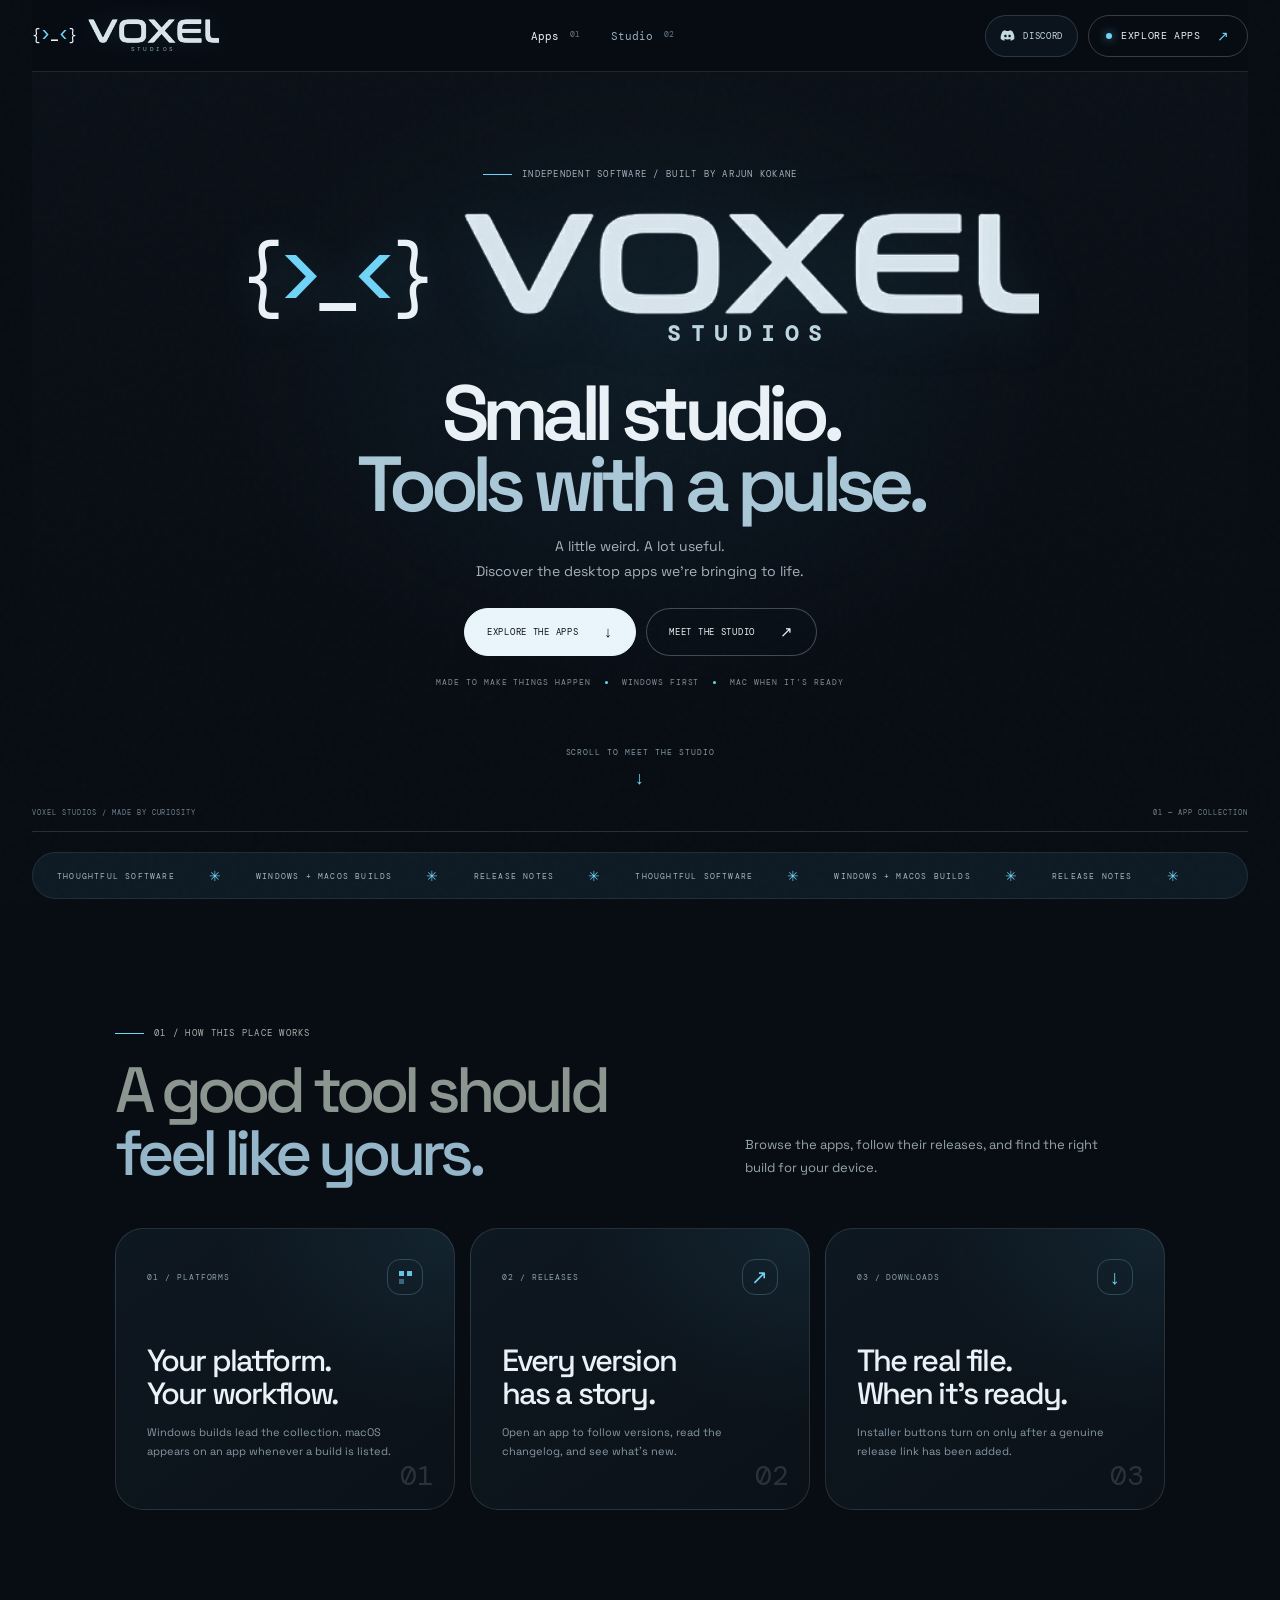
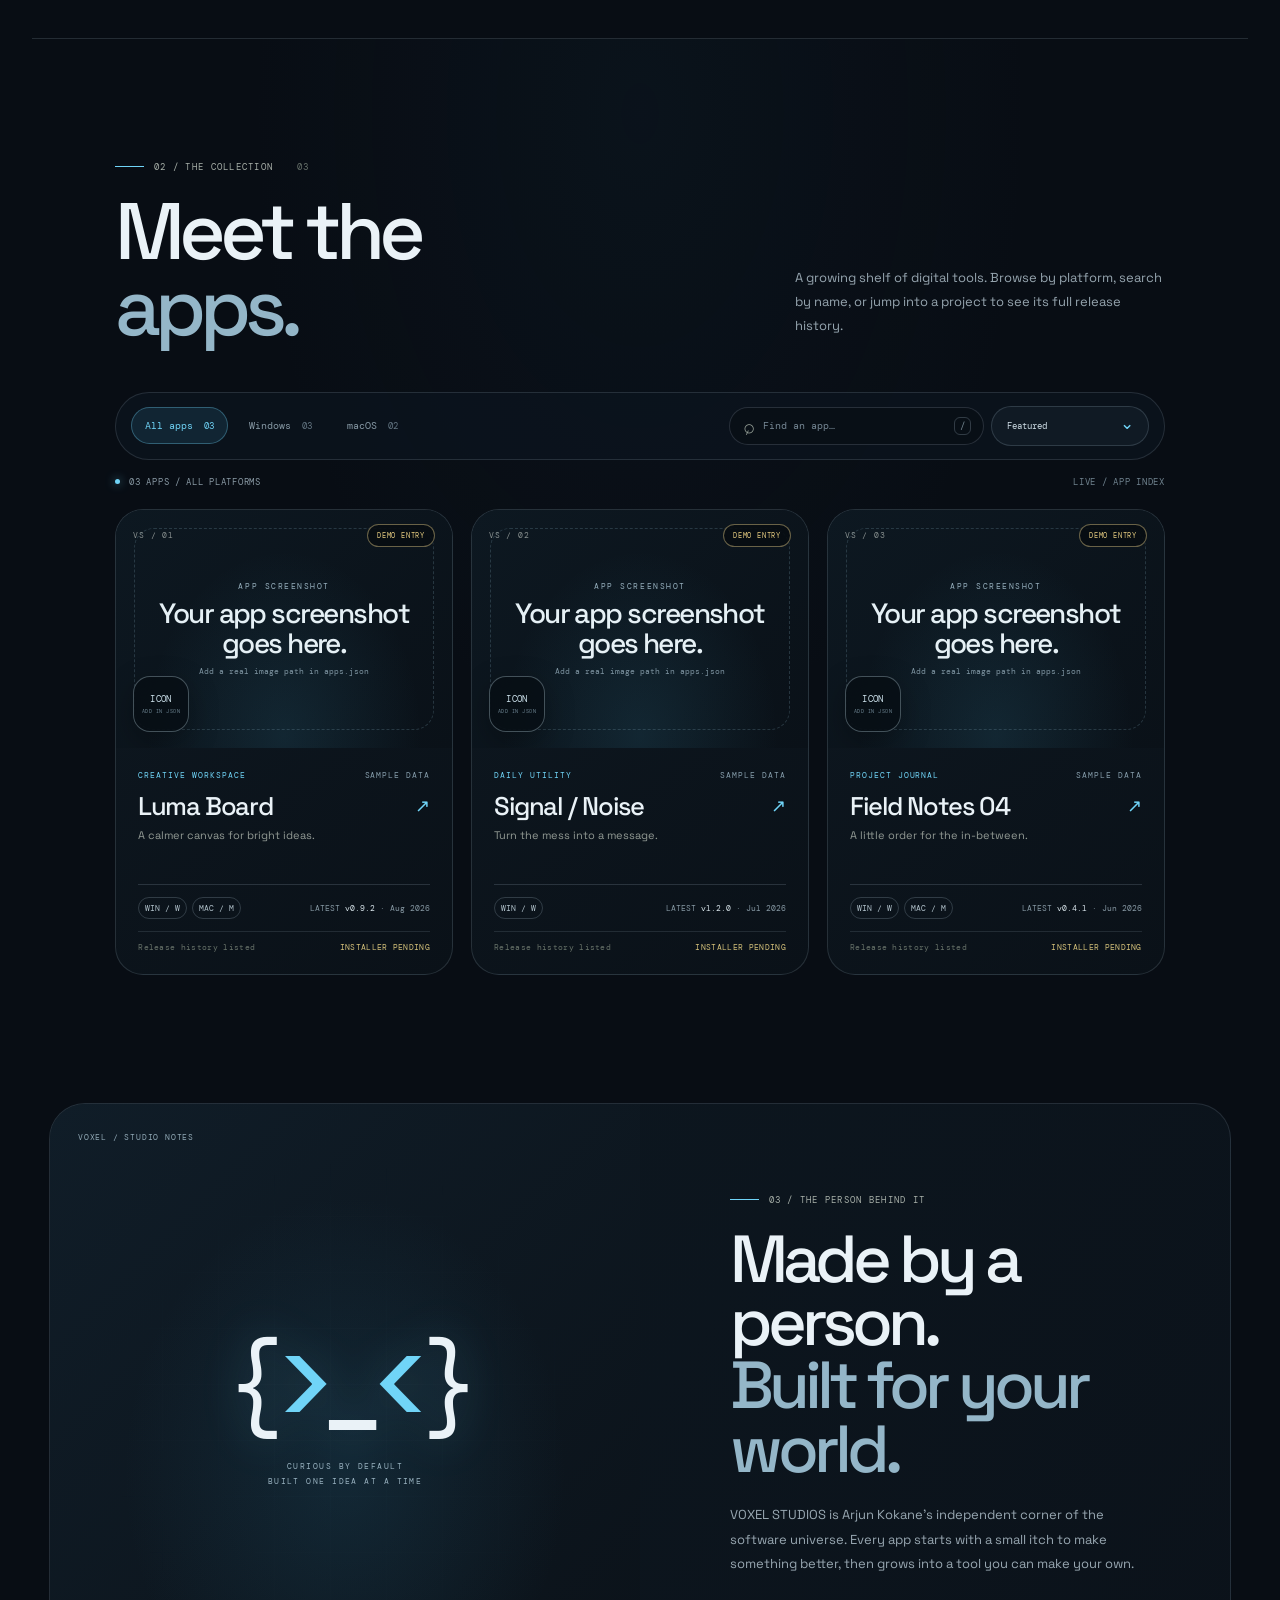
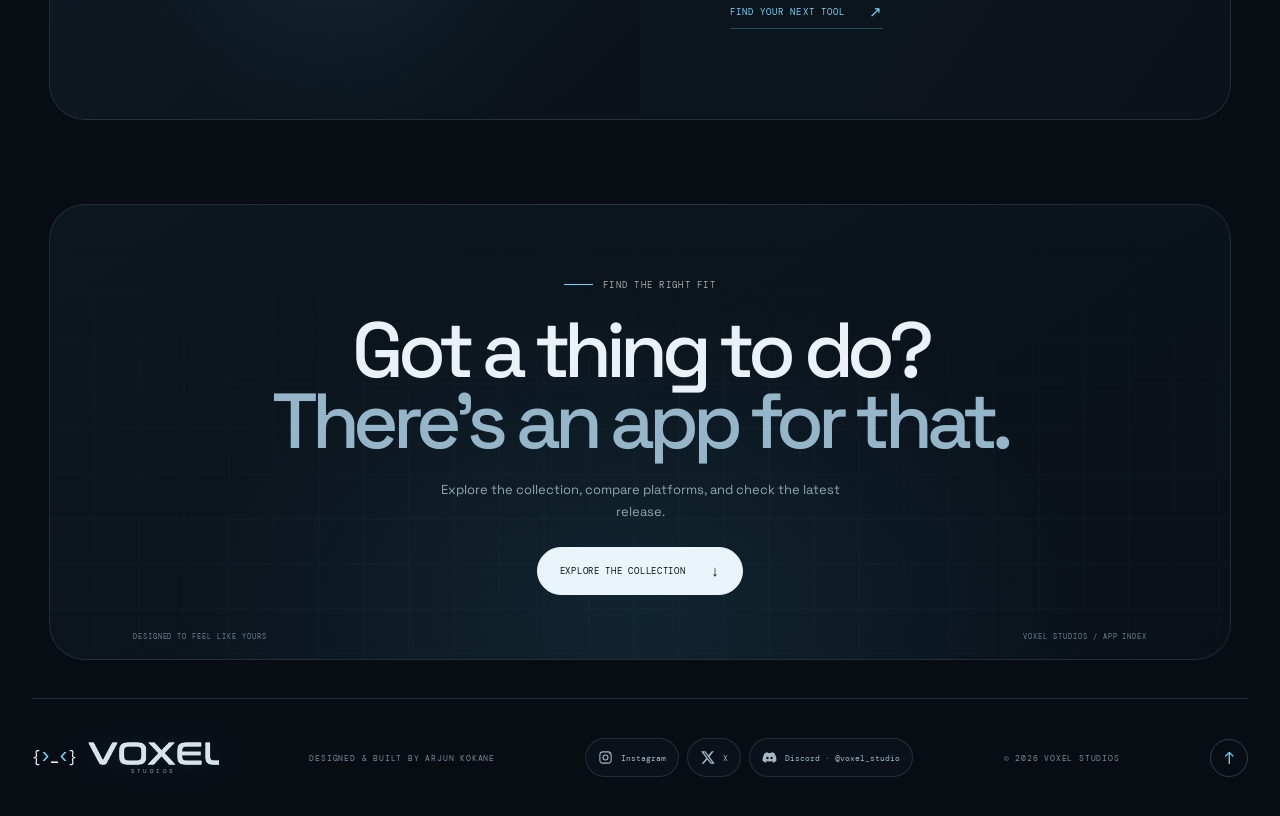
==== index.html @ b99e901a "Add files via upload" ====
<!doctype html>
<html lang="en">
<head>
  <meta charset="utf-8">
  <meta name="viewport" content="width=device-width, initial-scale=1">
  <meta name="theme-color" content="#080d14">
  <meta name="description" content="Explore desktop apps, releases, and installer availability from VOXEL STUDIOS.">
  <title>VOXEL STUDIOS — Tools for what’s next</title>
  <link rel="preconnect" href="https://fonts.googleapis.com">
  <link rel="preconnect" href="https://fonts.gstatic.com" crossorigin>
  <link href="https://fonts.googleapis.com/css2?family=DM+Mono:wght@400;500&family=Space+Grotesk:wght@400;500;600;700&display=swap" rel="stylesheet">
  <link rel="stylesheet" href="style.css">
  <script src="js/app.js" defer></script>
</head>
<body>
  <div class="site-shell" id="top">
    <header class="topbar">
      <a class="brand" href="index.html" aria-label="VOXEL STUDIOS home"><span class="brand-lockup"><span class="brand-face" aria-hidden="true"><span>{</span><b>&gt;</b><i>_</i><b>&lt;</b><span>}</span></span><span class="brand-word"><img class="brand-image" src="assets/voxel-wordmark.png" alt="VOXEL"><span class="brand-studio">STUDIOS</span></span></span></a>
      <nav class="main-nav" aria-label="Main navigation">
        <a class="nav-link is-active" href="#catalog">Apps <span class="nav-index">01</span></a>
        <a class="nav-link" href="#about">Studio <span class="nav-index">02</span></a>
      </nav>
      <div class="topbar-actions"><button class="topbar-social" type="button" data-copy-discord aria-label="Copy Discord handle voxel_studio" title="Copy Discord handle"><svg viewBox="0 0 24 24" aria-hidden="true"><path d="M19.7 5.1A18.2 18.2 0 0 0 15.2 3.7l-.6 1.2a16.8 16.8 0 0 0-5.2 0l-.6-1.2a18.2 18.2 0 0 0-4.5 1.4C1.5 9.3.7 13.4 1.1 17.5a18.4 18.4 0 0 0 5.5 2.8l1.2-2a11.7 11.7 0 0 1-1.9-.9l.5-.4a13.2 13.2 0 0 0 11.2 0l.5.4c-.6.4-1.2.7-1.9.9l1.2 2a18.4 18.4 0 0 0 5.5-2.8c.5-4.8-.8-8.8-3.2-12.4ZM8.7 14.9c-1.1 0-2-.9-2-2s.9-2 2-2 2 .9 2 2-.9 2-2 2Zm6.6 0c-1.1 0-2-.9-2-2s.9-2 2-2 2 .9 2 2-.9 2-2 2Z"/></svg><span>Discord</span></button><a class="topbar-cta" href="#catalog"><span class="status-dot"></span> Explore apps <span class="arrow">↗</span></a></div>
    </header>

    <main>
      <section class="hero artcraft-hero" aria-labelledby="hero-title">
        <div class="hero-glow" aria-hidden="true"></div>
        <div class="hero-content">
          <div class="eyebrow hero-eyebrow"><span class="eyebrow-line"></span> Independent software / Built by Arjun Kokane</div>
          <div class="hero-lockup" aria-label="VOXEL STUDIOS"><span class="hero-face" role="img" aria-label="Animated VOXEL face"><span>{</span><b>&gt;</b><i>_</i><b>&lt;</b><span>}</span></span><span class="hero-word-wrap"><img class="hero-wordmark" src="assets/voxel-wordmark.png" alt="VOXEL"><span class="hero-studio-label">STUDIOS</span></span></div>
          <h1 id="hero-title">Small studio.<br><span>Tools with a pulse.</span></h1>
          <p class="hero-description">A little weird. A lot useful.<br>Discover the desktop apps we’re bringing to life.</p>
          <div class="hero-actions"><a class="button button-primary" href="#catalog">Explore the apps <span>↓</span></a><a class="button button-quiet" href="#about">Meet the studio <span>↗</span></a></div>
          <div class="hero-proof"><span>MADE TO MAKE THINGS HAPPEN</span><i></i><span>WINDOWS FIRST</span><i></i><span>MAC WHEN IT’S READY</span></div>
        </div>
        <a class="hero-scroll-cue" href="#studio"><span>Scroll to meet the studio</span><b aria-hidden="true">↓</b></a>
        <div class="hero-bottomline"><span>VOXEL STUDIOS / MADE BY CURIOSITY</span><span>01 — APP COLLECTION</span></div>
      </section>

      <section class="ticker" aria-label="Studio capabilities"><div class="ticker-track"><span>THOUGHTFUL SOFTWARE</span><b>✳</b><span>WINDOWS + MACOS BUILDS</span><b>✳</b><span>RELEASE NOTES</span><b>✳</b><span>THOUGHTFUL SOFTWARE</span><b>✳</b><span>WINDOWS + MACOS BUILDS</span><b>✳</b><span>RELEASE NOTES</span><b>✳</b></div></section>

      <section class="capabilities content-wrap" id="studio">
        <div class="section-intro">
          <div><div class="eyebrow"><span class="eyebrow-line"></span> 01 / How this place works</div><h2>A good tool should<br><em>feel like yours.</em></h2></div>
          <p>Browse the apps, follow their releases, and find the right build for your device.</p>
        </div>
        <div class="capability-grid">
          <article class="capability-card" data-reveal><div class="capability-top"><span>01 / PLATFORMS</span><span class="capability-icon icon-platforms"><i></i><i></i><i></i></span></div><h3>Your platform.<br>Your workflow.</h3><p>Windows builds lead the collection. macOS appears on an app whenever a build is listed.</p><span class="capability-index">01</span></article>
          <article class="capability-card" data-reveal><div class="capability-top"><span>02 / RELEASES</span><span class="capability-icon icon-release">↗</span></div><h3>Every version<br>has a story.</h3><p>Open an app to follow versions, read the changelog, and see what’s new.</p><span class="capability-index">02</span></article>
          <article class="capability-card" data-reveal><div class="capability-top"><span>03 / DOWNLOADS</span><span class="capability-icon icon-download">↓</span></div><h3>The real file.<br>When it’s ready.</h3><p>Installer buttons turn on only after a genuine release link has been added.</p><span class="capability-index">03</span></article>
        </div>
      </section>

      <section class="catalog content-wrap" id="catalog">
        <div class="section-heading">
          <div><div class="eyebrow"><span class="eyebrow-line"></span> 02 / The collection <span class="eyebrow-number" data-app-count>—</span></div><h2>Meet the<br><em>apps.</em></h2></div>
          <p class="section-intro-text">A growing shelf of digital tools. Browse by platform, search by name, or jump into a project to see its full release history.</p>
        </div>
        <div class="catalog-toolbar">
          <div class="filters" role="group" aria-label="Filter apps by platform">
            <button class="filter-button is-selected" type="button" data-platform-filter="all" aria-pressed="true">All apps <span data-filter-count="all">—</span></button>
            <button class="filter-button" type="button" data-platform-filter="windows" aria-pressed="false">Windows <span data-filter-count="windows">—</span></button>
            <button class="filter-button" type="button" data-platform-filter="macos" aria-pressed="false">macOS <span data-filter-count="macos">—</span></button>
          </div>
          <div class="catalog-tools">
            <label class="search-box"><span class="sr-only">Search apps</span><span class="search-icon">⌕</span><input type="search" id="app-search" placeholder="Find an app…" autocomplete="off"><kbd>/</kbd></label>
            <label class="sort-wrap"><span class="sr-only">Sort apps</span><select id="app-sort"><option value="featured">Featured</option><option value="name">Name A–Z</option><option value="updated">Recently updated</option></select><span class="select-arrow" aria-hidden="true">⌄</span></label>
          </div>
        </div>
        <div class="results-line"><span><span class="results-indicator"></span><span id="results-copy">Loading collection</span></span><span class="mono-label">LIVE / APP INDEX</span></div>
        <div class="app-grid" id="app-grid" aria-live="polite" aria-busy="true"></div>
        <noscript><p class="notice">Enable JavaScript to load the app catalog from <code>apps.json</code>.</p></noscript>
      </section>

      <section class="about-section" id="about">
        <div class="about-art" data-reveal><div class="about-face-lockup" aria-label="VOXEL animated face"><span class="about-face" role="img" aria-label="Animated VOXEL face"><span>{</span><b>&gt;</b><i>_</i><b>&lt;</b><span>}</span></span><span class="about-art-caption">CURIOUS BY DEFAULT<br>BUILT ONE IDEA AT A TIME</span></div><span class="about-art-label">VOXEL / STUDIO NOTES</span></div>
        <div class="about-copy" data-reveal><div class="eyebrow"><span class="eyebrow-line"></span> 03 / The person behind it</div><h2>Made by a person.<br><em>Built for your world.</em></h2><p>VOXEL STUDIOS is Arjun Kokane’s independent corner of the software universe. Every app starts with a small itch to make something better, then grows into a tool you can make your own.</p><a class="text-link" href="#catalog">Find your next tool <span>↗</span></a></div>
      </section>

      <section class="closing-cta"><div class="closing-noise"></div><div class="eyebrow"><span class="eyebrow-line"></span> Find the right fit</div><h2>Got a thing to do?<br><em>There’s an app for that.</em></h2><p>Explore the collection, compare platforms, and check the latest release.</p><a class="button button-primary" href="#catalog">Explore the collection <span>↓</span></a><div class="closing-foot"><span>DESIGNED TO FEEL LIKE YOURS</span><span>VOXEL STUDIOS / APP INDEX</span></div></section>
    </main>

    <footer class="footer">
      <a class="brand footer-brand" href="index.html" aria-label="VOXEL STUDIOS home"><span class="brand-lockup"><span class="brand-face" aria-hidden="true"><span>{</span><b>&gt;</b><i>_</i><b>&lt;</b><span>}</span></span><span class="brand-word"><img class="brand-image" src="assets/voxel-wordmark.png" alt="VOXEL"><span class="brand-studio">STUDIOS</span></span></span></a>
      <span class="footer-credit">DESIGNED & BUILT BY ARJUN KOKANE</span><nav class="footer-socials" aria-label="VOXEL STUDIOS social links"><a data-social="instagram" href="https://www.instagram.com/voxel_studio/" target="_blank" rel="noopener noreferrer" aria-label="Instagram @voxel_studio"><svg viewBox="0 0 24 24" aria-hidden="true"><rect x="3" y="3" width="18" height="18" rx="5"/><circle cx="12" cy="12" r="4"/><circle cx="18" cy="6" r=".8" class="icon-fill"/></svg><span>Instagram</span></a><a data-social="x" href="https://x.com/voxel_studio" target="_blank" rel="noopener noreferrer" aria-label="X @voxel_studio"><svg viewBox="0 0 24 24" aria-hidden="true"><path d="M18.9 2h3.3l-7.2 8.3L23.5 22h-6.6l-5.2-6.9L5.7 22H2.4l7.7-8.9L1.8 2h6.8l4.7 6.3Zm-1.2 18h1.8L7.7 3.9H5.8Z" class="icon-fill"/></svg><span>X</span></a><button type="button" data-copy-discord aria-label="Copy Discord handle voxel_studio"><svg viewBox="0 0 24 24" aria-hidden="true"><path class="icon-fill" d="M19.7 5.1A18.2 18.2 0 0 0 15.2 3.7l-.6 1.2a16.8 16.8 0 0 0-5.2 0l-.6-1.2a18.2 18.2 0 0 0-4.5 1.4C1.5 9.3.7 13.4 1.1 17.5a18.4 18.4 0 0 0 5.5 2.8l1.2-2a11.7 11.7 0 0 1-1.9-.9l.5-.4a13.2 13.2 0 0 0 11.2 0l.5.4c-.6.4-1.2.7-1.9.9l1.2 2a18.4 18.4 0 0 0 5.5-2.8c.5-4.8-.8-8.8-3.2-12.4ZM8.7 14.9a2 2 0 1 1 0-4 2 2 0 0 1 0 4Zm6.6 0a2 2 0 1 1 0-4 2 2 0 0 1 0 4Z"/></svg><span>Discord · @voxel_studio</span></button></nav><span class="footer-copy">© <span data-year></span> VOXEL STUDIOS</span><a class="back-top" href="#top" aria-label="Back to top">↑</a>
    </footer>
  </div>
</body>
</html>
---- style.css ----
@charset "UTF-8";
:root {
  color-scheme: dark;
  --ink: #080a0b;
  --panel: #101314;
  --panel-2: #15191a;
  --paper: #f0f0e8;
  --muted: #929a96;
  --line: rgba(232, 239, 231, .15);
  --acid: #c1f36b;
  --acid-soft: rgba(193, 243, 107, .13);
  --mono: "DM Mono", "SFMono-Regular", Consolas, monospace;
  --display: "Space Grotesk", "Arial Narrow", Arial, sans-serif;
}
* { box-sizing: border-box; }
html { scroll-behavior: smooth; scroll-padding-top: 90px; }
body { margin: 0; min-width: 320px; background: var(--ink); color: var(--paper); font-family: var(--display); -webkit-font-smoothing: antialiased; }
body::before { position: fixed; z-index: 10; inset: 0; pointer-events: none; content: ""; opacity: .045; background-image: url("data:image/svg+xml,%3Csvg viewBox='0 0 180 180' xmlns='http://www.w3.org/2000/svg'%3E%3Cfilter id='n'%3E%3CfeTurbulence type='fractalNoise' baseFrequency='.9' numOctaves='3' stitchTiles='stitch'/%3E%3C/filter%3E%3Crect width='100%25' height='100%25' filter='url(%23n)' opacity='.35'/%3E%3C/svg%3E"); }
a { color: inherit; text-decoration: none; }
button, input, select { font: inherit; }
button:focus-visible, a:focus-visible, input:focus-visible, select:focus-visible { outline: 2px solid var(--acid); outline-offset: 4px; }
.site-shell { width: min(100% - 80px, 1440px); margin: 0 auto; }
.topbar { display: flex; align-items: center; justify-content: space-between; height: 86px; border-bottom: 1px solid var(--line); position: relative; z-index: 2; }
.brand { display: inline-flex; align-items: center; gap: 11px; min-width: 190px; }
.brand-mark { display: grid; grid-template-columns: repeat(2, 8px); gap: 3px; transform: rotate(-12deg); }
.brand-mark i { width: 8px; height: 8px; display: block; background: var(--acid); }
.brand-mark i:nth-child(2) { opacity: .72; }.brand-mark i:nth-child(3) { opacity: .48; }.brand-mark i:nth-child(4) { opacity: .88; }
.brand-name { position: relative; font-weight: 700; letter-spacing: .13em; font-size: 13px; line-height: 1; }
.brand-name > span { position: absolute; top: -2px; right: -9px; color: var(--acid); font: 8px var(--mono); }
.brand-name small { display: block; margin-top: 5px; font: 8px var(--mono); letter-spacing: .34em; color: var(--muted); }
.main-nav { display: flex; align-items: center; gap: 38px; height: 100%; }
.nav-link { font: 11px var(--mono); color: #a4aaa5; transition: color .2s; }.nav-link:hover, .nav-link.is-active { color: var(--paper); }
.nav-index { margin-left: 4px; color: #6d7570; font-size: 8px; vertical-align: top; }
.topbar-cta { display: flex; align-items: center; gap: 9px; padding: 11px 14px; border: 1px solid var(--line); border-radius: 2px; font: 10px var(--mono); text-transform: uppercase; letter-spacing: .06em; transition: border-color .2s, background .2s; }
.topbar-cta:hover { border-color: var(--acid); background: var(--acid-soft); }.topbar-cta .arrow { margin-left: 8px; color: var(--acid); font-size: 14px; }
.status-dot, .results-indicator { width: 6px; height: 6px; display: inline-block; border-radius: 50%; background: var(--acid); box-shadow: 0 0 10px rgba(193, 243, 107, .7); }
.hero { min-height: 680px; height: min(760px, calc(100vh - 86px)); max-height: 810px; display: grid; grid-template-columns: 1.02fr .98fr; position: relative; padding: 88px 0 65px; }
.hero-copy { position: relative; z-index: 1; display: flex; flex-direction: column; justify-content: center; align-items: flex-start; padding-bottom: 38px; }
.eyebrow { display: flex; align-items: center; gap: 10px; color: #a8b0a9; font: 9px var(--mono); letter-spacing: .14em; text-transform: uppercase; }
.eyebrow-line { width: 29px; height: 1px; background: var(--acid); display: inline-block; }.eyebrow-number { color: #68726b; margin-left: 14px; }
h1, h2, p { margin-top: 0; }
.hero h1 { margin: 26px 0 33px; font-size: clamp(72px, 9.5vw, 146px); line-height: .79; letter-spacing: -.095em; font-weight: 600; }
.outline-word { color: transparent; -webkit-text-stroke: 1px #d4ddd3; }.hero-accent { color: var(--acid); }.accent-dot { color: var(--paper); }
.hero-bottom { display: flex; align-items: center; gap: 38px; }.hero-bottom p { margin: 0; color: #9ea69f; font-size: 13px; line-height: 1.7; }.hero-bottom strong { color: var(--paper); font-weight: 500; letter-spacing: .04em; }
.round-link { width: 47px; height: 47px; border: 1px solid #4b554c; border-radius: 50%; display: grid; place-items: center; font-size: 20px; color: var(--acid); transition: transform .25s, background .25s; }.round-link:hover { transform: translateY(4px); background: var(--acid-soft); }
.hero-art { position: relative; min-height: 460px; max-height: 560px; align-self: center; margin: 0 0 32px 4%; overflow: hidden; background: radial-gradient(ellipse at 53% 53%, rgba(109, 151, 61, .2), transparent 37%), radial-gradient(ellipse at 50% 52%, #111816 0, #0d1010 52%, #090b0b 75%); border: 1px solid rgba(214, 226, 213, .09); }
.hero-art-grid { position: absolute; inset: 0; opacity: .23; background-image: linear-gradient(rgba(230, 242, 230, .11) 1px, transparent 1px), linear-gradient(90deg, rgba(230, 242, 230, .11) 1px, transparent 1px); background-size: 48px 48px; mask-image: radial-gradient(ellipse at center, black 8%, transparent 78%); }
.orbit { position: absolute; left: 50%; top: 50%; border: 1px solid rgba(192, 242, 109, .35); border-radius: 50%; transform: translate(-50%, -50%) rotate(-28deg); }
.orbit-a { width: min(73%, 410px); aspect-ratio: 1; }.orbit-b { width: min(92%, 520px); aspect-ratio: 1; border-color: rgba(207, 220, 206, .14); transform: translate(-50%, -50%) rotate(61deg) scaleY(.53); }.orbit-c { width: min(65%, 360px); aspect-ratio: 1; border-color: rgba(207, 220, 206, .16); transform: translate(-50%, -50%) rotate(-61deg) scaleY(.64); }
.orbit-a::after, .orbit-b::after, .orbit-c::after { content: ""; position: absolute; left: 15%; top: 12%; width: 7px; height: 7px; background: var(--acid); border-radius: 50%; box-shadow: 0 0 18px var(--acid); }
.orbit-b::after { left: 78%; top: 73%; width: 5px; height: 5px; background: #e6f2d2; }.orbit-c::after { left: 19%; top: 78%; width: 4px; height: 4px; background: #96a5a0; }
.hero-core { position: absolute; left: 50%; top: 50%; width: 128px; aspect-ratio: 1; display: flex; flex-direction: column; align-items: center; justify-content: center; border-radius: 50%; color: var(--acid); background: radial-gradient(circle at 38% 30%, #42562f, #1b281b 44%, #121917 72%); box-shadow: 0 0 70px rgba(145, 194, 76, .18), inset 0 0 22px rgba(208, 255, 136, .17); transform: translate(-50%, -50%); animation: breathe 6s ease-in-out infinite; }
.core-caption { font-size: 32px; font-weight: 600; letter-spacing: -.1em; }.core-stamp { margin-top: 6px; color: #d6e8b8; text-align: center; font: 6px/1.5 var(--mono); letter-spacing: .2em; }
.art-coordinate, .art-side-note { position: absolute; color: #87928a; font: 8px var(--mono); letter-spacing: .08em; }.coord-a { left: 23px; top: 22px; }.coord-b { right: 23px; bottom: 22px; }.art-side-note { right: 20px; top: 22px; text-align: right; line-height: 1.7; }.art-cross { position: absolute; color: var(--acid); font: 18px var(--mono); opacity: .8; }.cross-a { left: 17%; top: 47%; }.cross-b { right: 16%; bottom: 26%; }
.hero-meta { position: absolute; bottom: 25px; left: 0; right: 0; display: flex; justify-content: space-between; color: #69726b; font: 8px var(--mono); letter-spacing: .12em; }.hero-meta b { color: var(--acid); font-size: 12px; margin-left: 5px; font-weight: 400; }
.manifesto-strip { height: 48px; display: flex; align-items: center; justify-content: space-around; gap: 20px; overflow: hidden; white-space: nowrap; background: var(--acid); color: #101510; font: 9px var(--mono); letter-spacing: .12em; }.manifesto-strip b { font-size: 15px; font-weight: 400; }
.section-wrap { padding-left: 5.8%; padding-right: 5.8%; }.catalog { padding-top: 140px; padding-bottom: 148px; }
.section-heading { display: flex; align-items: flex-end; justify-content: space-between; gap: 50px; margin-bottom: 58px; }.section-heading h2, .studio-content h2 { margin: 25px 0 0; font-size: clamp(46px, 6.2vw, 82px); line-height: .94; letter-spacing: -.07em; font-weight: 500; }.muted-heading { color: #59615c; }.section-intro { max-width: 310px; margin: 0 4px 6px 0; color: #8c9690; font-size: 13px; line-height: 1.8; }
.catalog-toolbar { display: flex; align-items: center; justify-content: space-between; border-bottom: 1px solid var(--line); padding-bottom: 17px; gap: 20px; }.filters, .catalog-tools { display: flex; align-items: center; gap: 8px; }.filter-button { padding: 9px 12px; color: #848d86; background: transparent; border: 1px solid transparent; cursor: pointer; font: 10px var(--mono); transition: all .2s; }.filter-button span { margin-left: 5px; color: #606a63; font-size: 9px; }.filter-button:hover { color: var(--paper); }.filter-button.is-selected { border-color: #485144; color: var(--acid); background: rgba(193, 243, 107, .06); }.filter-button.is-selected span { color: var(--acid); }
.search-box { width: 210px; height: 36px; display: flex; align-items: center; gap: 7px; border-bottom: 1px solid #333a35; color: #919b93; }.search-icon { transform: rotate(-20deg); font-size: 20px; line-height: 1; }.search-box input { min-width: 0; width: 100%; color: var(--paper); background: transparent; border: 0; outline: 0; font: 10px var(--mono); }.search-box input::placeholder { color: #657068; }.search-box kbd { padding: 2px 5px; border: 1px solid #3d443e; border-radius: 2px; color: #657068; font: 9px var(--mono); }
.sort-wrap select { min-width: 126px; height: 36px; padding: 0 23px 0 9px; color: #9ea79f; border: 0; outline: 0; background: var(--ink); font: 10px var(--mono); cursor: pointer; }.sort-wrap select option { background: #101313; }
.results-line { display: flex; justify-content: space-between; align-items: center; padding: 16px 0 21px; color: #7c867e; font: 9px var(--mono); text-transform: uppercase; letter-spacing: .08em; }.results-line > span:first-child { display: flex; align-items: center; gap: 9px; }.results-indicator { width: 5px; height: 5px; }.mono-label { color: #535d56; }
.app-grid { display: grid; grid-template-columns: repeat(3, 1fr); gap: 18px; }
.app-card { min-width: 0; overflow: hidden; border: 1px solid #242a27; background: #101313; transition: transform .25s, border-color .25s, box-shadow .25s; }.app-card:hover { transform: translateY(-5px); border-color: #57644e; box-shadow: 0 20px 50px rgba(0,0,0,.18); }.app-card-visual { position: relative; height: 218px; overflow: hidden; background: #15171b; }.card-topline { position: absolute; z-index: 1; top: 13px; left: 15px; right: 15px; display: flex; align-items: center; justify-content: space-between; color: rgba(235, 241, 234, .72); font: 8px var(--mono); letter-spacing: .1em; text-transform: uppercase; }.demo-badge { padding: 5px 7px; border: 1px solid rgba(246, 209, 107, .4); color: #ead083; background: rgba(10, 12, 12, .55); font-size: 7px; }.card-serial { color: rgba(238,244,235,.55); }
.artwork { position: absolute; inset: 0; overflow: hidden; }.artwork::before { content: ""; position: absolute; inset: 0; background-image: linear-gradient(rgba(255,255,255,.07) 1px, transparent 1px), linear-gradient(90deg, rgba(255,255,255,.07) 1px, transparent 1px); background-size: 30px 30px; mask-image: radial-gradient(ellipse at center, black, transparent 78%); opacity: .55; }
.artwork--lilac { background: radial-gradient(ellipse at 47% 54%, #633d93, transparent 32%), linear-gradient(145deg,#1c1727,#0e1418 78%); }.artwork--orange { background: radial-gradient(ellipse at 55% 50%, #a95029, transparent 32%), linear-gradient(145deg,#281914,#121615 80%); }.artwork--mint { background: radial-gradient(ellipse at 48% 50%, #267866, transparent 33%), linear-gradient(145deg,#142520,#11181b 78%); }
.shape-orbit { position: absolute; left: 50%; top: 52%; width: 155px; height: 155px; border: 1px solid rgba(221, 187, 255, .68); border-radius: 50%; transform: translate(-50%,-50%) rotate(-26deg) scaleY(.55); box-shadow: 0 0 26px rgba(200,157,255,.2); }.shape-orbit::before, .shape-orbit::after { content: ""; position: absolute; border: 1px solid rgba(228,203,255,.4); border-radius: 50%; inset: 18px -19px; transform: rotate(65deg); }.shape-orbit::after { inset: 35px -7px; transform: rotate(113deg); border-color: rgba(228,203,255,.25); }.shape-core { position: absolute; left: 50%; top: 50%; width: 53px; height: 53px; border-radius: 50%; transform: translate(-50%,-50%); background: radial-gradient(circle at 32% 28%, #e0c2ff, #9560c5 35%, #3d2b54 75%); box-shadow: 0 0 35px rgba(182,114,231,.5); }.shape-spark { position: absolute; width: 5px; height: 5px; background: #dfc7ff; box-shadow: 0 0 10px #dcb7ff; border-radius: 50%; left: 28%; top: 35%; }.shape-spark--b { left: 72%; top: 67%; width: 3px; height: 3px; }
.artwork--orange .shape-orbit { width: 142px; height: 142px; border-color: rgba(255,173,115,.69); transform: translate(-50%,-50%) rotate(42deg) scaleY(.77); }.artwork--orange .shape-orbit::before { border-color: rgba(255,184,135,.35); }.artwork--orange .shape-orbit::after { border-color: rgba(255,184,135,.24); }.artwork--orange .shape-core { width: 62px; height: 62px; border-radius: 10px; transform: translate(-50%,-50%) rotate(45deg); background: linear-gradient(135deg,#ffc28f,#d76b39 47%,#572a21); box-shadow: 0 0 34px rgba(244,121,65,.35); }.artwork--orange .shape-spark { background: #ffc08d; box-shadow: 0 0 10px #fa9864; }
.artwork--mint .shape-orbit { width: 144px; height: 144px; border-color: rgba(140,234,205,.66); transform: translate(-50%,-50%) rotate(-52deg) scaleY(.8); }.artwork--mint .shape-orbit::before { border-color: rgba(142,239,207,.34); }.artwork--mint .shape-orbit::after { border-color: rgba(142,239,207,.22); }.artwork--mint .shape-core { width: 60px; height: 60px; border-radius: 8px; background: radial-gradient(circle at 25% 20%,#b5ffe1,#34977d 48%,#184941); box-shadow: 0 0 34px rgba(77,212,170,.35); }.artwork--mint .shape-spark { background: #a4ffda; box-shadow: 0 0 10px #7df5c4; }
.visual-index { position: absolute; right: 15px; bottom: 12px; color: rgba(242,247,238,.5); font: 8px var(--mono); letter-spacing: .1em; }
.card-body { padding: 18px 19px 17px; }.card-kicker { display: flex; align-items: center; justify-content: space-between; gap: 12px; color: #808a82; font: 8px var(--mono); letter-spacing: .12em; text-transform: uppercase; }.card-kicker .category { color: var(--acid); }.card-title-row { display: flex; align-items: flex-start; justify-content: space-between; gap: 12px; margin: 14px 0 8px; }.card-title { margin: 0; font-size: 25px; font-weight: 500; letter-spacing: -.055em; line-height: 1; }.card-open { color: var(--acid); font: 18px var(--mono); transition: transform .2s; }.app-card:hover .card-open { transform: translate(3px,-3px); }.card-tagline { min-height: 40px; margin: 0; color: #929a94; font-size: 11px; line-height: 1.6; }.card-divider { margin: 17px 0 12px; border: 0; border-top: 1px solid #2b312d; }.card-meta-row { display: flex; justify-content: space-between; align-items: center; gap: 10px; }.platform-list { display: flex; gap: 5px; }.platform-chip { padding: 5px 6px; color: #9ea89f; border: 1px solid #343b36; font: 8px var(--mono); }.latest-release { color: #7d877f; font: 8px var(--mono); text-align: right; }.latest-release strong { color: #c1c9c1; font-weight: 400; }.card-availability { margin-top: 12px; padding-top: 10px; border-top: 1px solid #242a27; display: flex; justify-content: space-between; align-items: center; color: #68736a; font: 8px var(--mono); letter-spacing: .04em; }.pending-mark { color: #d5c17a; }
.empty-state { grid-column: 1/-1; padding: 68px 20px; border: 1px dashed #39413b; text-align: center; color: #9ba49c; }.empty-state strong { display: block; margin-bottom: 8px; color: var(--paper); font-size: 21px; font-weight: 500; }.empty-state p { margin: 0; font-size: 12px; }.notice { padding: 14px; color: #e0cb8a; border: 1px solid #635736; font: 12px var(--mono); }
.studio-section { display: grid; grid-template-columns: .72fr 1.4fr .45fr; align-items: center; gap: 35px; padding: 100px 5.8%; border-top: 1px solid var(--line); border-bottom: 1px solid var(--line); background: radial-gradient(ellipse at 20% 56%, rgba(104, 141, 67, .12), transparent 40%); }.studio-mark { color: #394238; font-size: clamp(90px, 14vw, 185px); font-weight: 700; letter-spacing: -.15em; line-height: .75; }.studio-mark span { color: var(--acid); font-size: .6em; }.studio-content h2 { margin-top: 23px; font-size: clamp(42px, 5.2vw, 70px); }.studio-content p { max-width: 510px; margin: 24px 0; color: #939d94; font-size: 12px; line-height: 1.9; }.text-link { display: inline-flex; align-items: center; gap: 16px; color: var(--acid); font: 10px var(--mono); text-transform: uppercase; letter-spacing: .08em; }.text-link span { font-size: 16px; }.studio-aside { justify-self: end; color: #6b756d; font: 8px/1.7 var(--mono); letter-spacing: .1em; }.aside-number { color: #98a397; }.aside-rule { height: 1px; width: 61px; margin: 17px 0; background: var(--acid); }
.footer { min-height: 105px; display: flex; align-items: center; justify-content: space-between; gap: 25px; }.footer-brand { min-width: 170px; }.footer-credit, .footer-copy { color: #667068; font: 8px var(--mono); letter-spacing: .1em; }.back-top { display: grid; place-items: center; width: 32px; height: 32px; color: var(--acid); border: 1px solid #39433a; font-size: 17px; transition: background .2s; }.back-top:hover { background: var(--acid-soft); }
/* App detail */
.detail-root { min-height: 72vh; }.detail-loading { min-height: 60vh; display: flex; flex-direction: column; align-items: center; justify-content: center; gap: 18px; color: #8d978f; font: 10px var(--mono); letter-spacing: .08em; }.loading-orbit { width: 32px; height: 32px; border: 1px solid #4c6540; border-top-color: var(--acid); border-radius: 50%; animation: spin 1.2s linear infinite; }
.detail-content { padding: 42px 5.8% 120px; }.back-link { display: inline-flex; align-items: center; gap: 10px; color: #8c968e; font: 9px var(--mono); letter-spacing: .08em; text-transform: uppercase; }.back-link span { color: var(--acid); font-size: 16px; }.detail-hero { display: grid; grid-template-columns: 1.1fr .9fr; gap: 42px; align-items: center; padding: 52px 0 55px; border-bottom: 1px solid var(--line); }.detail-copy .eyebrow { margin-bottom: 18px; }.detail-demo-note { display: inline-flex; padding: 6px 8px; border: 1px solid rgba(246,209,107,.4); color: #e5ca76; background: rgba(246,209,107,.07); font: 8px var(--mono); letter-spacing: .08em; text-transform: uppercase; }.detail-title { margin: 16px 0 12px; font-size: clamp(50px, 7.5vw, 105px); font-weight: 500; line-height: .9; letter-spacing: -.08em; }.detail-tagline { margin: 0 0 16px; color: var(--acid); font-size: 17px; }.detail-description { max-width: 580px; margin: 0; color: #9aa39b; font-size: 13px; line-height: 1.8; }.detail-hero .app-card-visual { height: 340px; }.detail-hero .shape-orbit { transform: translate(-50%,-50%) scale(1.45) rotate(-26deg) scaleY(.55); }.detail-hero .artwork--orange .shape-orbit { transform: translate(-50%,-50%) scale(1.4) rotate(42deg) scaleY(.77); }.detail-hero .artwork--mint .shape-orbit { transform: translate(-50%,-50%) scale(1.45) rotate(-52deg) scaleY(.8); }.detail-hero .shape-core { transform: translate(-50%,-50%) scale(1.4); }.detail-hero .artwork--orange .shape-core { transform: translate(-50%,-50%) scale(1.4) rotate(45deg); }.detail-meta { display: grid; grid-template-columns: repeat(4, 1fr); gap: 1px; margin: 0; background: var(--line); border: 1px solid var(--line); }.detail-meta div { padding: 15px 16px; background: #0c0f0f; }.detail-meta dt { margin-bottom: 8px; color: #707a72; font: 8px var(--mono); letter-spacing: .1em; text-transform: uppercase; }.detail-meta dd { margin: 0; font-size: 11px; color: #d5dbd4; }
.release-section { padding-top: 58px; }.release-heading { display: flex; justify-content: space-between; align-items: flex-end; gap: 30px; margin-bottom: 26px; }.release-heading h2 { margin: 15px 0 0; font-size: clamp(37px, 5vw, 58px); font-weight: 500; line-height: 1; letter-spacing: -.07em; }.release-heading p { max-width: 280px; margin: 0; color: #808a82; font-size: 11px; line-height: 1.7; }.release-list { border-top: 1px solid #353d37; }.release-card { display: grid; grid-template-columns: 1fr 1.1fr .9fr; gap: 32px; padding: 27px 0; border-bottom: 1px solid #353d37; }.release-primary { display: flex; gap: 16px; }.release-index { color: #69756b; font: 9px var(--mono); padding-top: 3px; }.release-version { margin: 0; color: var(--paper); font-size: 26px; font-weight: 500; letter-spacing: -.06em; line-height: 1; }.release-name { margin: 7px 0 9px; color: var(--acid); font-size: 11px; }.release-date { color: #758077; font: 8px var(--mono); text-transform: uppercase; letter-spacing: .07em; }.release-status { display: inline-block; margin-left: 9px; padding: 3px 6px; color: #c4d0c4; border: 1px solid #39463b; font-size: 7px; }.release-summary { margin: 0 0 10px; color: #9aa39b; font-size: 11px; line-height: 1.7; }.change-list { margin: 0; padding: 0; list-style: none; color: #78837b; font-size: 10px; line-height: 1.8; }.change-list li::before { content: "+"; margin-right: 8px; color: var(--acid); font-family: var(--mono); }.platform-downloads { display: flex; flex-direction: column; gap: 8px; }.download-row { display: flex; align-items: center; justify-content: space-between; gap: 10px; padding: 10px 11px; border: 1px solid #2c332e; background: rgba(255,255,255,.015); }.download-platform { color: #aeb6ae; font: 9px var(--mono); text-transform: uppercase; }.download-platform small { display: block; margin-top: 4px; color: #626d64; font-size: 7px; text-transform: none; letter-spacing: .03em; }.download-button { min-width: 102px; padding: 8px 10px; color: #13180f; border: 1px solid var(--acid); background: var(--acid); text-align: center; font: 8px var(--mono); text-transform: uppercase; letter-spacing: .04em; cursor: pointer; transition: background .2s, color .2s; }.download-button:hover { color: var(--acid); background: transparent; }.download-button[disabled] { color: #727b72; background: #1a1f1b; border-color: #343d34; cursor: not-allowed; }.download-note { margin: 2px 0 0; color: #71674b; font: 8px/1.6 var(--mono); }.not-found { max-width: 620px; margin: 0 auto; padding: 145px 20px; text-align: center; }.not-found .eyebrow { justify-content: center; }.not-found h1 { margin: 20px 0 12px; font-size: 54px; letter-spacing: -.07em; }.not-found p { color: #919b93; font-size: 13px; line-height: 1.7; }.not-found .text-link { margin-top: 12px; }
@keyframes breathe { 0%,100% { transform: translate(-50%,-50%) scale(1); } 50% { transform: translate(-50%,-50%) scale(1.05); } }
@keyframes spin { to { transform: rotate(360deg); } }
.sr-only { position: absolute; width: 1px; height: 1px; padding: 0; margin: -1px; overflow: hidden; clip: rect(0,0,0,0); white-space: nowrap; border: 0; }
@media (min-width: 1500px) { .hero h1 { font-size: 146px; } }
@media (max-width: 1000px) {
  .site-shell { width: min(100% - 48px, 1440px); }.hero { min-height: 625px; grid-template-columns: 1.03fr .97fr; }.hero h1 { font-size: clamp(70px, 10vw, 110px); }.hero-art { min-height: 410px; margin-left: 0; }.section-wrap { padding-left: 3%; padding-right: 3%; }.app-grid { grid-template-columns: repeat(2, 1fr); }.studio-section { padding-left: 3%; padding-right: 3%; grid-template-columns: .6fr 1.5fr .4fr; gap: 22px; }.detail-content { padding-left: 3%; padding-right: 3%; }.detail-hero { grid-template-columns: 1fr; gap: 25px; }.release-card { grid-template-columns: .85fr 1.05fr 1fr; gap: 18px; }
}
@media (max-width: 700px) {
  html { scroll-padding-top: 68px; }.site-shell { width: min(100% - 32px, 1440px); }.topbar { height: 68px; }.brand { min-width: 0; }.main-nav { gap: 15px; }.nav-link { font-size: 9px; }.nav-index { display: none; }.topbar-cta { padding: 9px 10px; gap: 6px; font-size: 8px; }.topbar-cta .arrow { margin-left: 1px; }.hero { min-height: auto; height: auto; max-height: none; display: flex; flex-direction: column; padding: 72px 0 62px; }.hero-copy { padding: 0; }.hero h1 { margin: 25px 0 25px; font-size: clamp(77px, 18vw, 126px); }.hero-bottom { gap: 20px; }.hero-bottom p { font-size: 11px; }.hero-art { width: 100%; min-height: 390px; margin: 48px 0 0; }.hero-meta { bottom: 17px; font-size: 7px; }.hero-meta span:nth-child(2) { display: none; }.manifesto-strip { justify-content: flex-start; gap: 22px; padding: 0 15px; font-size: 8px; }.manifesto-strip span:nth-of-type(n+3), .manifesto-strip b:nth-of-type(n+3) { display: none; }
  .catalog { padding-top: 88px; padding-bottom: 88px; }.section-heading { display: block; margin-bottom: 38px; }.section-heading h2, .studio-content h2 { font-size: clamp(48px, 12vw, 70px); }.section-intro { max-width: 390px; margin-top: 23px; }.catalog-toolbar { align-items: flex-start; flex-direction: column; gap: 14px; }.filters { width: 100%; }.filter-button { padding: 8px 10px; }.catalog-tools { width: 100%; justify-content: space-between; }.search-box { flex: 1; max-width: 260px; }.sort-wrap select { min-width: 108px; }.app-grid { gap: 12px; }.app-card-visual { height: 180px; }.card-body { padding: 15px; }.card-title { font-size: 21px; }.card-tagline { font-size: 10px; }.card-meta-row { align-items: flex-start; flex-direction: column; }.latest-release { text-align: left; }.card-availability { align-items: flex-start; flex-direction: column; gap: 6px; }.studio-section { grid-template-columns: 1fr; padding: 70px 3%; gap: 23px; }.studio-mark { font-size: 105px; }.studio-content p { font-size: 11px; }.studio-aside { display: none; }.footer { min-height: 125px; display: grid; grid-template-columns: 1fr auto; gap: 15px; padding: 20px 0; }.footer-credit { display: none; }.footer-copy { grid-column: 1; }.back-top { grid-column: 2; grid-row: 1/3; }
  .detail-content { padding: 28px 3% 80px; }.detail-hero { grid-template-columns: 1fr; gap: 25px; padding: 35px 0 35px; }.detail-title { font-size: clamp(55px, 13vw, 85px); }.detail-hero .app-card-visual { height: 270px; }.detail-meta { grid-template-columns: repeat(2, 1fr); }.detail-meta div { padding: 12px 10px; }.detail-meta dd { font-size: 9px; }.release-heading { display: block; }.release-heading p { margin-top: 14px; }.release-card { grid-template-columns: 1fr; gap: 17px; padding: 22px 0; }.platform-downloads { display: grid; grid-template-columns: repeat(auto-fit, minmax(190px,1fr)); }.release-summary { max-width: 580px; }
}
@media (max-width: 440px) {
  .brand-name { font-size: 11px; }.brand-name small { font-size: 7px; }.brand-mark { transform: scale(.88) rotate(-12deg); margin-left: -2px; }.main-nav { gap: 10px; }.topbar-cta { font-size: 7px; }.hero h1 { font-size: clamp(67px, 17vw, 82px); }.eyebrow { font-size: 8px; gap: 7px; }.eyebrow-number { margin-left: 5px; }.hero-art { min-height: 320px; }.app-grid { grid-template-columns: 1fr; }.app-card-visual { height: 220px; }.card-meta-row { flex-direction: row; align-items: center; }.card-availability { flex-direction: row; align-items: center; }.filter-button { padding: 8px 7px; font-size: 9px; }.detail-meta { grid-template-columns: 1fr; }.detail-meta div { display: flex; justify-content: space-between; align-items: center; }.detail-meta dt { margin: 0; }.platform-downloads { grid-template-columns: 1fr; }
}
@media (prefers-reduced-motion: reduce) { *, *::before, *::after { scroll-behavior: auto !important; animation-duration: .01ms !important; animation-iteration-count: 1 !important; transition-duration: .01ms !important; } }

/* VOXEL logo palette and lively brand character */
:root { --ink: #080d14; --panel: #0e1720; --panel-2: #13202b; --paper: #eaf2f7; --muted: #92a5b4; --line: rgba(196, 218, 234, .15); --acid: #70d4f7; --acid-soft: rgba(112, 212, 247, .13); }
.brand { min-width: 190px; }
.brand-lockup { display: grid; gap: 2px; }
.brand-image { display: block; width: 142px; height: auto; filter: drop-shadow(0 0 9px rgba(112, 212, 247, .1)); }
.brand-studio { margin-left: 38%; color: var(--muted); font: 7px var(--mono); letter-spacing: .35em; }
.nav-link { color: #9aafbe; }
.nav-link:hover, .nav-link.is-active { color: var(--paper); }
.nav-index { color: #667b8b; }
.status-dot, .results-indicator { box-shadow: 0 0 10px rgba(112, 212, 247, .7); }
.hero-art { background: radial-gradient(ellipse at 53% 53%, rgba(71, 157, 194, .2), transparent 37%), radial-gradient(ellipse at 50% 52%, #111b24 0, #0d141c 52%, #090e14 75%); }
.orbit { border-color: rgba(134, 217, 247, .34); }
.hero-core { width: 174px; background: radial-gradient(circle at 38% 30%, #356a87, #1b3c51 44%, #112433 72%); box-shadow: 0 0 70px rgba(68, 174, 216, .2), inset 0 0 22px rgba(203, 241, 255, .16); }
.mascot-core { color: #e9f7ff; }
.mascot-face { display: flex; align-items: center; justify-content: center; gap: 0; color: #eaf5fb; font-family: var(--mono); line-height: 1; }
.mascot-brace { color: #d7e9f3; font-size: 31px; font-weight: 400; transform: scaleY(1.18); }
.mascot-eye { display: inline-block; color: var(--acid); font: 600 35px/1 var(--mono); text-shadow: 0 0 13px rgba(112, 212, 247, .42); transform-origin: center; animation: mascot-blink 4.8s ease-in-out infinite; }
.eye-right { animation-delay: .09s; }
.mascot-mouth { align-self: center; margin: 0 -1px 1px; color: #eaf5fb; font: 29px/.8 var(--mono); }
.mascot-caption { margin-top: 10px; color: #c4e5f3; font: 6px var(--mono); letter-spacing: .24em; }
.mascot-spark { position: absolute; top: 21px; right: 37px; color: var(--acid); font-size: 13px; animation: mascot-spark 3s ease-in-out infinite; }
.hero-art-grid { opacity: .25; }
.studio-section { background: radial-gradient(ellipse at 20% 56%, rgba(74, 149, 190, .13), transparent 40%); }
.artwork--lilac { background: radial-gradient(ellipse at 47% 54%, #3b548f, transparent 32%), linear-gradient(145deg,#171c2a,#0e1418 78%); }
.artwork--orange { background: radial-gradient(ellipse at 55% 50%, #176e8d, transparent 32%), linear-gradient(145deg,#12212a,#12171a 80%); }
.artwork--mint { background: radial-gradient(ellipse at 48% 50%, #32749a, transparent 33%), linear-gradient(145deg,#14222c,#11181b 78%); }
.artwork--orange .shape-orbit { border-color: rgba(122, 216, 247, .69); }
.artwork--orange .shape-orbit::before, .artwork--orange .shape-orbit::after { border-color: rgba(139, 221, 247, .35); }
.artwork--orange .shape-core { background: linear-gradient(135deg,#c1efff,#4a9fc4 47%,#183e58); box-shadow: 0 0 34px rgba(83, 190, 229, .36); }
.artwork--orange .shape-spark { background: #b7edff; box-shadow: 0 0 10px #75d7f8; }
.artwork--mint .shape-orbit { border-color: rgba(121, 226, 221, .66); }
.artwork--mint .shape-orbit::before, .artwork--mint .shape-orbit::after { border-color: rgba(142, 239, 232, .34); }
.artwork--mint .shape-core { background: radial-gradient(circle at 25% 20%,#c5ffff,#3d9ea9 48%,#194b60); box-shadow: 0 0 34px rgba(77, 212, 209, .35); }
.artwork--mint .shape-spark { background: #b1fff7; box-shadow: 0 0 10px #7df5eb; }
@keyframes mascot-blink { 0%, 88%, 92%, 100% { transform: scaleY(1); } 90%, 91% { transform: scaleY(.08); } }
@keyframes mascot-spark { 0%, 100% { opacity: .42; transform: scale(.8) rotate(-12deg); } 50% { opacity: 1; transform: scale(1.12) rotate(12deg); } }
@media (max-width: 700px) { .brand { min-width: 105px; }.brand-image { width: 112px; }.brand-studio { font-size: 6px; }.hero-core { width: 160px; } }
@media (max-width: 440px) { .brand-image { width: 99px; }.brand-studio { margin-left: 36%; }.mascot-eye { font-size: 31px; }.mascot-brace { font-size: 28px; }.mascot-mouth { font-size: 25px; } }

/* Editorial studio landing page, inspired by ArtCraft's bold product storytelling. */
.site-shell { width: min(100% - 72px, 1480px); }
.topbar { position: sticky; top: 0; height: 72px; background: rgba(8, 13, 20, .84); backdrop-filter: blur(18px); border-bottom-color: rgba(205, 225, 239, .12); }
.brand { min-width: 200px; }
.brand-image { width: 156px; }
.brand-studio { font-size: 6px; }
.main-nav { gap: 31px; }
.topbar-cta { border-color: rgba(201, 225, 240, .23); }
.artcraft-hero { position: relative; isolation: isolate; display: flex; flex-direction: column; justify-content: center; height: min(840px, calc(100vh - 72px)); min-height: 730px; max-height: none; padding: 58px 0 64px; overflow: hidden; border-bottom: 1px solid var(--line); background: radial-gradient(ellipse at 50% 37%, rgba(30, 72, 96, .35), transparent 46%), linear-gradient(180deg, #0b1118 0%, #080d14 90%); }
.hero-glow { position: absolute; z-index: -1; width: 740px; height: 480px; left: 50%; top: 10%; transform: translateX(-50%); background: radial-gradient(ellipse, rgba(83, 172, 210, .12), transparent 70%); filter: blur(30px); }
.hero-content { width: min(100%, 900px); margin: 0 auto; padding: 0 20px 54px; position: relative; z-index: 3; display: flex; flex-direction: column; align-items: center; text-align: center; }
.artcraft-hero .eyebrow { justify-content: center; color: #a2b1bd; }
.hero-wordmark { display: block; width: min(78vw, 880px); max-height: 154px; object-fit: contain; margin: 27px auto 11px; filter: drop-shadow(0 12px 32px rgba(76, 175, 215, .1)); }
.artcraft-hero h1 { margin: 20px 0 16px; font-size: clamp(48px, 7.1vw, 89px); line-height: .91; letter-spacing: -.085em; font-weight: 600; }
.artcraft-hero h1 span { color: #aac8d7; }
.hero-description { margin: 0; color: #a7b2bb; font-size: 14px; line-height: 1.75; }
.hero-actions { display: flex; justify-content: center; gap: 10px; margin-top: 25px; }
.button { min-height: 46px; display: inline-flex; align-items: center; justify-content: center; gap: 25px; padding: 0 18px; border: 1px solid rgba(210, 231, 245, .28); font: 9px var(--mono); letter-spacing: .08em; text-transform: uppercase; transition: color .2s, background .2s, border-color .2s, transform .2s; }
.button span { font-size: 15px; }
.button-primary { background: #eaf5fb; color: #0b1118; border-color: #eaf5fb; }
.button-primary:hover { background: var(--acid); border-color: var(--acid); transform: translateY(-2px); }
.button-quiet { background: rgba(10, 17, 24, .42); color: var(--paper); }
.button-quiet:hover { border-color: var(--acid); color: var(--acid); }
.hero-proof { display: flex; justify-content: center; align-items: center; gap: 14px; margin-top: 21px; color: #7e8d98; font: 8px var(--mono); letter-spacing: .12em; }
.hero-proof i { width: 3px; height: 3px; border-radius: 50%; background: var(--acid); }
.hero-scene { position: absolute; inset: 80px 0 64px; perspective: 1200px; pointer-events: none; z-index: 1; }
.hero-window { position: absolute; top: 49%; width: clamp(230px, 27vw, 390px); height: clamp(235px, 29vw, 410px); padding: 0 0 10px; border: 1px solid rgba(195, 223, 239, .19); background: linear-gradient(145deg, rgba(20, 33, 44, .87), rgba(9, 15, 22, .93)); box-shadow: 0 30px 90px rgba(0,0,0,.5); opacity: .54; overflow: hidden; }
.hero-window--left { left: 2%; transform: translateY(-43%) rotateY(15deg) rotateZ(-7deg); animation: panel-drift-left 9s ease-in-out infinite; }
.hero-window--right { right: 2%; transform: translateY(-45%) rotateY(-14deg) rotateZ(6deg); animation: panel-drift-right 10s ease-in-out infinite; }
.window-bar, .window-footer { height: 31px; display: flex; align-items: center; justify-content: space-between; padding: 0 10px; color: #8fa2af; border-bottom: 1px solid rgba(195,223,239,.13); font: 7px var(--mono); letter-spacing: .08em; }
.window-footer { height: 25px; border: 0; color: #718391; }
.window-lights { display: flex; gap: 4px; }.window-lights i { width: 4px; height: 4px; border-radius: 50%; background: #7994a5; }.window-lights i:first-child { background: #7dc8e4; }
.window-canvas, .window-art { position: relative; height: calc(100% - 66px); overflow: hidden; background: radial-gradient(ellipse at 55% 44%, rgba(50, 116, 150, .35), transparent 38%), #101923; }
.canvas-grid { position: absolute; inset: 0; background-image: linear-gradient(rgba(174,212,230,.12) 1px, transparent 1px), linear-gradient(90deg,rgba(174,212,230,.12) 1px,transparent 1px); background-size: 28px 28px; mask-image: radial-gradient(ellipse at center,black,transparent 80%); }
.canvas-ring { position: absolute; left: 53%; top: 48%; width: 48%; aspect-ratio: 1; border: 1px solid rgba(132,218,249,.7); border-radius: 50%; transform: translate(-50%,-50%) rotate(38deg) scaleY(.44); }
.canvas-ring--two { width: 66%; transform: translate(-50%,-50%) rotate(-39deg) scaleY(.55); border-color: rgba(207,232,244,.39); }
.canvas-object { position: absolute; left: 53%; top: 48%; width: 52px; aspect-ratio: 1; transform: translate(-50%,-50%) rotate(45deg); background: linear-gradient(145deg,#c8f0fc,#397f9e 52%,#182b3b); box-shadow: 0 0 40px rgba(70,183,222,.43); }
.canvas-axis { position: absolute; left: 10px; bottom: 11px; color: #8ea4b0; font: 7px var(--mono); }
.window-art { background: radial-gradient(ellipse at 48% 50%, rgba(40, 122, 153, .32), transparent 42%), #111922; }
.window-art-orbit { position: absolute; left: 50%; top: 49%; width: 54%; aspect-ratio: 1; border: 1px solid rgba(164,222,242,.62); border-radius: 50%; transform: translate(-50%,-50%) rotate(-31deg) scaleY(.62); }
.window-art-orbit::after { content: ""; position: absolute; inset: 14px -17px; border: 1px solid rgba(164,222,242,.35); border-radius: 50%; transform: rotate(72deg); }
.window-art-core { position: absolute; left: 50%; top: 49%; width: 25%; aspect-ratio: 1; border-radius: 8px; transform: translate(-50%,-50%) rotate(45deg); background: radial-gradient(circle at 28% 20%,#d0f4ff,#43a1bf 54%,#1e3d55); box-shadow: 0 0 32px rgba(64,181,215,.4); }
.window-art > span { position: absolute; right: 11px; bottom: 10px; color: #abc2cc; font: 7px/1.5 var(--mono); text-align: right; }
.hero-mascot-orb { position: absolute; left: 50%; top: 13%; width: 108px; height: 108px; transform: translateX(-50%); display: flex; flex-direction: column; align-items: center; justify-content: center; border: 1px solid rgba(156,221,246,.24); border-radius: 50%; background: radial-gradient(circle at 35% 25%, rgba(79,155,187,.42),rgba(14,29,41,.35) 70%); box-shadow: 0 0 52px rgba(53,154,195,.18), inset 0 0 22px rgba(183,231,248,.08); animation: breathe 6s ease-in-out infinite; }
.hero-mascot-orb .mascot-face { transform: scale(.73); }
.hero-mascot-orb .mascot-caption { margin-top: -1px; font-size: 5px; }
.hero-mascot-orb .mascot-spark { top: 12px; right: 21px; font-size: 9px; }
.scene-marker { position: absolute; bottom: 4px; color: rgba(154,177,190,.57); font: 7px var(--mono); letter-spacing: .13em; }.scene-marker--left { left: 3%; }.scene-marker--right { right: 3%; }
.hero-bottomline { position: absolute; bottom: 19px; left: 0; right: 0; display: flex; justify-content: space-between; color: #73838f; font: 7px var(--mono); letter-spacing: .14em; }
.hero-bottomline b { color: var(--acid); font-size: 11px; font-weight: 400; }
.ticker { height: 47px; display: flex; align-items: center; overflow: hidden; border-bottom: 1px solid var(--line); background: #0a1118; }
.ticker-track { min-width: max-content; display: flex; align-items: center; justify-content: space-around; gap: 34px; padding: 0 24px; color: #a5b4be; font: 8px var(--mono); letter-spacing: .15em; animation: ticker-slide 32s linear infinite; }
.ticker-track b { color: var(--acid); font-size: 14px; font-weight: 400; }
.content-wrap { padding-left: 7%; padding-right: 7%; }
.capabilities { padding-top: 132px; padding-bottom: 137px; }
.section-intro { display: flex; align-items: flex-end; justify-content: space-between; gap: 46px; margin-bottom: 50px; }
.section-intro h2, .section-heading h2, .about-copy h2 { margin: 20px 0 0; font-size: clamp(48px, 6.3vw, 80px); line-height: .95; letter-spacing: -.075em; font-weight: 500; }
.section-intro h2 em, .section-heading h2 em, .about-copy h2 em, .closing-cta h2 em { color: #94b6c8; font-style: normal; }
.section-intro > p { max-width: 320px; margin: 0 0 5px; color: #96a5af; font-size: 12px; line-height: 1.85; }
.capability-grid { display: grid; grid-template-columns: repeat(3,minmax(0,1fr)); border: 1px solid rgba(196,218,234,.16); }
.capability-card { min-height: 302px; position: relative; padding: 21px 22px 28px; overflow: hidden; border-right: 1px solid rgba(196,218,234,.16); background: radial-gradient(ellipse at 100% 0,rgba(49,104,132,.18),transparent 48%),#0d151d; transition: background .3s, transform .3s; }
.capability-card:last-child { border-right: 0; }.capability-card:hover { z-index: 1; transform: translateY(-5px); background: radial-gradient(ellipse at 100% 0,rgba(58,145,181,.22),transparent 52%),#111c26; }
.capability-top { display: flex; justify-content: space-between; align-items: center; color: #8da0ac; font: 8px var(--mono); letter-spacing: .12em; }
.capability-icon { width: 36px; height: 36px; display: grid; place-items: center; color: var(--acid); border: 1px solid rgba(133,208,236,.25); font: 20px var(--mono); }
.icon-platforms { grid-template-columns: repeat(2,5px); grid-auto-rows: 5px; gap: 3px; align-content: center; justify-content: center; }.icon-platforms i { width: 5px; height: 5px; background: var(--acid); opacity: .9; }.icon-platforms i:last-child { opacity: .4; }
.capability-card h3 { margin: 58px 0 12px; font-size: clamp(24px,2.4vw,32px); line-height: 1.06; letter-spacing: -.06em; font-weight: 500; }
.capability-card p { max-width: 265px; margin: 0; color: #8798a4; font-size: 11px; line-height: 1.75; }
.capability-index { position: absolute; right: 20px; bottom: 15px; color: rgba(145,170,184,.22); font: 28px var(--mono); }
.catalog { padding-top: 122px; padding-bottom: 146px; border-top: 1px solid var(--line); background: radial-gradient(ellipse at 50% 7%,rgba(26,58,77,.12),transparent 45%); }
.section-heading { margin-bottom: 47px; }
.section-intro-text { max-width: 315px; margin: 0 0 7px; color: #96a5af; font-size: 12px; line-height: 1.85; }
.catalog-toolbar { padding-bottom: 12px; border-color: rgba(196,218,234,.2); }
.filter-button { color: #8799a5; }.filter-button.is-selected { color: var(--acid); border-color: rgba(112,212,247,.4); background: rgba(57,137,170,.12); }
.filter-button span { color: #647683; }.filter-button.is-selected span { color: var(--acid); }
.search-box { border-color: rgba(196,218,234,.23); }.search-box input { color: var(--paper); }.search-box input::placeholder { color: #768895; }.search-box kbd { border-color: rgba(196,218,234,.22); color: #748691; }
.sort-wrap select { background: var(--ink); color: #a4b3bd; }
.results-line { color: #8999a4; }.mono-label { color: #6f828e; }
.app-grid { gap: 14px; }
.app-card { border-color: rgba(196,218,234,.17); background: #0d151d; }
.app-card:hover { border-color: rgba(112,212,247,.56); box-shadow: 0 22px 60px rgba(0,0,0,.3); }
.app-card-visual { height: 235px; }
.card-body { padding: 20px; }
.card-title { font-size: 27px; }
.card-divider { border-color: rgba(196,218,234,.16); }
.platform-chip { border-color: rgba(196,218,234,.2); color: #b0c0c9; }
.latest-release { color: #8698a3; }.latest-release strong { color: #d9e5eb; }
.card-availability { border-color: rgba(196,218,234,.13); }
.demo-badge { border-color: rgba(223,201,135,.45); background: rgba(7,12,17,.8); }
.studio-section { border-color: var(--line); }
.about-section { display: grid; grid-template-columns: 1.05fr .95fr; min-height: 520px; align-items: stretch; border-top: 1px solid var(--line); border-bottom: 1px solid var(--line); background: #0c141c; }
.about-art { position: relative; min-height: 430px; overflow: hidden; background: radial-gradient(ellipse at 49% 48%,rgba(49,127,161,.26),transparent 40%),linear-gradient(145deg,#111d27,#0b1219); }
.about-art::before { position: absolute; inset: 0; content: ""; opacity: .35; background-image: linear-gradient(rgba(192,224,240,.12) 1px,transparent 1px),linear-gradient(90deg,rgba(192,224,240,.12) 1px,transparent 1px); background-size: 44px 44px; mask-image: radial-gradient(ellipse at center,black,transparent 78%); }
.about-art-glow { position: absolute; left: 50%; top: 50%; width: 185px; aspect-ratio: 1; border-radius: 50%; transform: translate(-50%,-50%); background: radial-gradient(circle at 35% 25%,#84c7e0,#255873 46%,#102338 76%); box-shadow: 0 0 80px rgba(71,171,211,.24); animation: breathe 7s ease-in-out infinite; }
.about-orbit { position: absolute; left: 50%; top: 50%; width: 70%; aspect-ratio: 1; border: 1px solid rgba(145,217,243,.38); border-radius: 50%; }
.orbit-one { transform: translate(-50%,-50%) rotate(-25deg) scaleY(.48); }.orbit-two { width: 89%; transform: translate(-50%,-50%) rotate(46deg) scaleY(.65); border-color: rgba(196,218,234,.2); }
.about-art-label { position: absolute; top: 24px; left: 24px; color: #92a8b5; font: 8px/1.6 var(--mono); letter-spacing: .1em; }
.about-art-stamp { position: absolute; right: 26px; bottom: 24px; color: var(--acid); font: 10px var(--mono); letter-spacing: .14em; }
.about-copy { display: flex; flex-direction: column; justify-content: center; align-items: flex-start; padding: 70px clamp(35px,7vw,110px); }
.about-copy h2 { margin: 22px 0; font-size: clamp(42px,5.2vw,66px); }
.about-copy p { max-width: 440px; margin: 0 0 25px; color: #98a7b1; font-size: 12px; line-height: 1.9; }
.text-link { color: var(--acid); font: 9px var(--mono); letter-spacing: .12em; text-transform: uppercase; }.text-link span { margin-left: 8px; font-size: 15px; }
.closing-cta { position: relative; isolation: isolate; min-height: 435px; padding: 86px 20px 55px; display: flex; flex-direction: column; align-items: center; text-align: center; overflow: hidden; background: radial-gradient(ellipse at 50% 85%,rgba(65,150,186,.17),transparent 53%),#0a1118; }
.closing-noise { position: absolute; z-index: -1; inset: 0; opacity: .18; background-image: linear-gradient(transparent 95%,rgba(174,211,231,.09) 96%),linear-gradient(90deg,transparent 95%,rgba(174,211,231,.09) 96%); background-size: 45px 45px; mask-image: linear-gradient(transparent,black 35%,black); }
.closing-cta .eyebrow { justify-content: center; }.closing-cta h2 { margin: 24px 0 25px; font-size: clamp(49px,7vw,82px); line-height: .92; letter-spacing: -.08em; font-weight: 500; }.closing-foot { position: absolute; bottom: 18px; left: 0; right: 0; display: flex; justify-content: space-between; padding: 0 7%; color: #70828e; font: 7px var(--mono); letter-spacing: .14em; }
.footer { min-height: 96px; border-top: 1px solid var(--line); }.footer-brand { min-width: 180px; }.footer-credit, .footer-copy { color: #7a8b96; }
/* Keep the dynamic app archive in the same visual language. */
.detail-page .topbar { z-index: 20; }.detail-content { width: min(100%, 1340px); margin: auto; padding: 35px 5% 115px; }.detail-hero { border-color: var(--line); }.detail-hero .app-card-visual { border: 1px solid rgba(196,218,234,.15); }.detail-meta { border-color: var(--line); }.detail-meta div { background: #0d151d; }.release-list { border-color: rgba(196,218,234,.2); }.release-card { border-color: rgba(196,218,234,.2); }.download-row { border-color: rgba(196,218,234,.2); background: rgba(255,255,255,.025); }.download-button[disabled] { color: #8795a0; background: #141d25; border-color: #34434e; }.release-status { color: #bad0dd; border-color: rgba(196,218,234,.25); }
@keyframes panel-drift-left { 0%,100% { margin-top: 0; } 50% { margin-top: -12px; } }
@keyframes panel-drift-right { 0%,100% { margin-top: -4px; } 50% { margin-top: 13px; } }
@keyframes ticker-slide { from { transform: translateX(0); } to { transform: translateX(-25%); } }
@media (max-width: 1000px) {
  .site-shell { width: min(100% - 48px, 1480px); }.hero-content { padding-bottom: 60px; }.hero-window--left { left: -8%; }.hero-window--right { right: -8%; }.content-wrap { padding-left: 4%; padding-right: 4%; }.capability-card { padding: 18px; }.about-copy { padding-left: 45px; padding-right: 35px; }
}
@media (max-width: 700px) {
  .site-shell { width: min(100% - 32px, 1480px); }.topbar { height: 66px; }.brand { min-width: 115px; }.brand-image { width: 112px; }.main-nav { gap: 15px; }.nav-link { font-size: 9px; }.topbar-cta { padding: 9px 10px; font-size: 8px; }.artcraft-hero { height: auto; min-height: 720px; padding: 68px 0 68px; }.hero-content { padding: 0 10px 65px; }.hero-wordmark { width: min(90vw,650px); margin: 28px auto 13px; }.artcraft-hero h1 { font-size: clamp(48px,10vw,71px); }.hero-description { font-size: 12px; }.hero-proof { flex-wrap: wrap; row-gap: 8px; font-size: 7px; gap: 9px; }.hero-scene { inset: 105px 0 60px; }.hero-window { width: 36vw; min-width: 165px; height: 210px; opacity: .34; }.hero-window--left { left: -30px; }.hero-window--right { right: -30px; }.hero-mascot-orb { top: 6%; width: 85px; height: 85px; opacity: .82; }.hero-mascot-orb .mascot-face { transform: scale(.58); }.hero-mascot-orb .mascot-caption { display: none; }.hero-bottomline span:nth-child(2) { display: none; }.hero-bottomline { font-size: 6px; }.ticker-track { gap: 22px; font-size: 7px; }.content-wrap { padding-left: 2%; padding-right: 2%; }.capabilities { padding-top: 88px; padding-bottom: 90px; }.section-intro { display: block; margin-bottom: 32px; }.section-intro h2, .section-heading h2 { font-size: clamp(47px,11vw,66px); }.section-intro > p { margin-top: 20px; }.capability-grid { grid-template-columns: 1fr; }.capability-card { min-height: 250px; border-right: 0; border-bottom: 1px solid rgba(196,218,234,.16); }.capability-card:last-child { border-bottom: 0; }.capability-card h3 { margin-top: 43px; }.catalog { padding-top: 82px; padding-bottom: 92px; }.section-heading { display: block; margin-bottom: 35px; }.section-intro-text { margin-top: 20px; }.catalog-toolbar { gap: 12px; }.filters { gap: 1px; }.filter-button { padding: 8px 9px; font-size: 9px; }.catalog-tools { gap: 9px; }.search-box { min-width: 0; width: auto; flex: 1; }.sort-wrap select { min-width: 105px; }.app-grid { grid-template-columns: repeat(2,minmax(0,1fr)); gap: 10px; }.app-card-visual { height: 185px; }.card-body { padding: 14px; }.card-title { font-size: 21px; }.card-meta-row { align-items: flex-start; flex-direction: column; }.latest-release { text-align: left; }.card-availability { align-items: flex-start; flex-direction: column; gap: 7px; }.about-section { grid-template-columns: 1fr; }.about-art { min-height: 315px; }.about-copy { padding: 58px 7%; }.closing-cta { min-height: 390px; padding-top: 73px; }.footer { min-height: 125px; display: grid; grid-template-columns: 1fr auto; gap: 13px; padding: 18px 0; }.footer-credit { display: none; }.footer-copy { grid-column: 1; }.back-top { grid-column: 2; grid-row: 1/3; }
  .detail-content { padding: 30px 3% 75px; }.detail-hero { grid-template-columns: 1fr; }.detail-hero .app-card-visual { height: 270px; }.detail-meta { grid-template-columns: repeat(2,1fr); }.release-card { grid-template-columns: 1fr; gap: 17px; }.release-heading { display: block; }.release-heading p { margin-top: 16px; }
}
@media (max-width: 440px) {
  .site-shell { width: min(100% - 24px,1480px); }.brand { min-width: 94px; }.brand-image { width: 94px; }.brand-studio { margin-left: 35%; }.main-nav { gap: 9px; }.topbar-cta { font-size: 7px; padding: 8px; }.topbar-cta .arrow { display: none; }.hero-proof { max-width: 300px; }.hero-proof span:last-child { display: none; }.hero-window { min-width: 145px; }.hero-mascot-orb { width: 75px; height: 75px; }.app-grid { grid-template-columns: 1fr; }.app-card-visual { height: 215px; }.card-meta-row { flex-direction: row; align-items: center; }.card-availability { flex-direction: row; align-items: center; }.catalog-tools { flex-wrap: wrap; }.search-box { flex-basis: 100%; max-width: none; }.sort-wrap select { padding-left: 0; }.detail-meta { grid-template-columns: 1fr; }.detail-meta div { display: flex; justify-content: space-between; align-items: center; }.detail-meta dt { margin: 0; }.platform-downloads { grid-template-columns: 1fr; }.closing-foot span:last-child { display: none; }
}
@media (prefers-reduced-motion: reduce) { .mascot-eye, .mascot-spark, .hero-window, .hero-mascot-orb, .ticker-track, .about-art-glow { animation: none !important; }.app-card, .capability-card, .button { transition: none !important; } }

/* Rounded controls, real product imagery, and calm motion for the VOXEL refresh. */
:root { --radius-card: 28px; --radius-panel: 36px; --radius-pill: 999px; }
.site-shell { width: min(calc(100% - 64px), 1480px); }
.topbar { z-index: 30; gap: 18px; }
.brand { min-width: 0; }
.brand-lockup { display: inline-flex; align-items: center; gap: 10px; }
.brand-word { display: grid; gap: 1px; }
.brand-image { width: 132px; filter: drop-shadow(0 0 12px rgba(112,212,247,.12)); }
.brand-studio { justify-self: center; margin: 0; font-size: 6px; letter-spacing: .4em; }
.brand-face, .hero-face, .about-face { display: inline-flex; align-items: center; justify-content: center; white-space: nowrap; color: #dcedf5; font-family: var(--mono); font-weight: 500; line-height: 1; }
.brand-face { gap: 0; font-size: 15px; }
.brand-face > span, .hero-face > span, .about-face > span { color: #eaf2f7; font-weight: 400; }
.brand-face b, .hero-face b, .about-face b { display: inline-block; color: var(--acid); font-weight: 500; transform-origin: center; animation: voxel-blink 5s ease-in-out infinite; }
.brand-face i, .hero-face i, .about-face i { color: #eaf2f7; font-style: normal; }
.brand-face b:nth-of-type(2), .hero-face b:nth-of-type(2), .about-face b:nth-of-type(2) { animation-delay: .08s; }
.topbar-actions { display: flex; align-items: center; gap: 10px; }
.topbar-social { min-height: 42px; display: inline-flex; align-items: center; justify-content: center; gap: 8px; padding: 0 14px; color: #c6d8e2; background: rgba(16,28,39,.58); border: 1px solid rgba(196,218,234,.18); border-radius: var(--radius-pill); cursor: pointer; font: 9px var(--mono); text-transform: uppercase; letter-spacing: .08em; transition: .25s ease; }
.topbar-social svg { width: 15px; height: 15px; fill: currentColor; }
.topbar-social:hover, .topbar-social.is-copied { color: var(--acid); border-color: rgba(112,212,247,.55); background: rgba(40,100,127,.2); }
.topbar-cta { min-height: 42px; border-radius: var(--radius-pill); padding: 0 17px; }
.artcraft-hero { height: auto; min-height: min(760px, calc(100svh - 72px)); padding: clamp(58px,8vh,90px) 0 77px; background: radial-gradient(ellipse at 50% 40%, rgba(29,68,90,.22), transparent 48%), linear-gradient(180deg,#0b1118 0%,#080d14 92%); }
.hero-glow { display: none; }
.hero-content { width: min(100%, 1040px); padding: 0 24px 43px; }
.hero-eyebrow { animation: hero-enter .7s .05s both; }
.hero-lockup { display: flex; align-items: center; justify-content: center; gap: clamp(14px,3vw,35px); margin: 28px auto 4px; animation: hero-enter .85s .12s both; }
.hero-face { gap: .015em; font-size: clamp(39px,7vw,79px); letter-spacing: -.14em; filter: drop-shadow(0 0 20px rgba(112,212,247,.16)); }
.hero-word-wrap { display: grid; justify-items: center; gap: 0; }
.hero-wordmark { width: min(52vw, 580px); height: auto; max-height: none; aspect-ratio: 472 / 90; object-fit: contain; margin: 0; filter: drop-shadow(0 10px 28px rgba(76,175,215,.1)); }
.hero-studio-label { display: block; margin-top: 1px; color: #c0d7e2; font: 600 clamp(14px,2vw,22px)/1.25 var(--mono); letter-spacing: .48em; }
.artcraft-hero h1 { margin: 27px 0 14px; font-size: clamp(43px,6.4vw,78px); animation: hero-enter .8s .22s both; }
.hero-description { animation: hero-enter .8s .31s both; }
.hero-actions { animation: hero-enter .8s .39s both; }
.hero-proof { flex-wrap: wrap; row-gap: 9px; animation: hero-enter .8s .47s both; }
.hero-scroll-cue { position: absolute; bottom: 41px; left: 50%; display: flex; flex-direction: column; align-items: center; gap: 9px; color: #8195a1; font: 8px var(--mono); letter-spacing: .12em; text-transform: uppercase; transform: translateX(-50%); transition: color .2s; }
.hero-scroll-cue:hover { color: var(--acid); }
.hero-scroll-cue b { color: var(--acid); font-size: 18px; font-weight: 400; animation: scroll-nudge 1.6s ease-in-out infinite; }
.hero-bottomline { bottom: 14px; }
.ticker { overflow: hidden; border-radius: var(--radius-pill); margin: 20px 0 0; background: rgba(17,31,42,.74); border: 1px solid rgba(196,218,234,.1); }
.ticker-track { min-height: 50px; }
.content-wrap { padding-left: clamp(24px,6.5vw,100px); padding-right: clamp(24px,6.5vw,100px); }
.capabilities { padding-top: clamp(82px,10vw,128px); padding-bottom: clamp(88px,10vw,132px); }
.section-intro { display: grid; width: 100%; max-width: none; grid-template-columns: minmax(0,1.16fr) minmax(0,.84fr); align-items: end; gap: clamp(24px,4vw,60px); margin-bottom: 42px; }
.section-intro > div { min-width: 0; }
.section-intro h2 { max-width: 100%; font-size: clamp(42px,5vw,68px); line-height: .99; text-wrap: balance; }
.section-intro > p { max-width: 360px; margin-bottom: 6px; font-size: 13px; line-height: 1.75; text-wrap: pretty; }
.capability-grid { gap: 15px; border: 0; }
.capability-card { min-height: 282px; padding: clamp(20px,2.4vw,31px); border: 1px solid rgba(196,218,234,.14) !important; border-radius: var(--radius-card); background: radial-gradient(ellipse at 100% 0,rgba(49,104,132,.18),transparent 48%),linear-gradient(145deg,#0e1821,#0b1118); }
.capability-card h3 { margin-top: 50px; }
.capability-icon { border-radius: 13px; }
.catalog { padding-top: clamp(84px,10vw,122px); padding-bottom: clamp(88px,10vw,140px); }
.section-heading { gap: clamp(35px,9vw,130px); }
.section-intro-text { max-width: 370px; font-size: 13px; }
.catalog-toolbar { align-items: center; padding: 13px 15px; border: 1px solid rgba(196,218,234,.14); border-radius: var(--radius-pill); background: rgba(13,22,31,.68); }
.filters, .catalog-tools { gap: 7px; }
.filter-button { min-height: 37px; padding: 0 13px; border: 1px solid transparent; border-radius: var(--radius-pill); }
.filter-button.is-selected { border-color: rgba(112,212,247,.33); background: rgba(57,137,170,.17); }
.search-box { width: min(25vw,255px); height: 38px; padding: 0 12px; border: 1px solid rgba(196,218,234,.16); border-radius: var(--radius-pill); background: rgba(9,15,22,.72); }
.search-box:focus-within { border-color: rgba(112,212,247,.55); box-shadow: 0 0 0 3px rgba(112,212,247,.07); }
.search-box kbd { border-radius: 6px; }
.sort-wrap { position: relative; display: inline-flex; align-items: center; }
.sort-wrap select { min-width: 158px; height: 40px; appearance: none; padding: 0 34px 0 15px; color: #d1e0e8; border: 1px solid rgba(196,218,234,.17); border-radius: var(--radius-pill); background: #101a24; font: 9px var(--mono); cursor: pointer; transition: border-color .2s, background .2s; }
.sort-wrap select:hover, .sort-wrap select:focus { border-color: rgba(112,212,247,.55); background: #13212d; }
.sort-wrap select option { color: #eaf2f7; background: #101a24; }
.select-arrow { position: absolute; right: 15px; pointer-events: none; color: var(--acid); font-size: 17px; transform: translateY(-3px); }
.app-grid { grid-template-columns: repeat(3,minmax(0,1fr)); gap: 18px; }
.app-card { overflow: hidden; border: 1px solid rgba(196,218,234,.15); border-radius: var(--radius-card); background: linear-gradient(145deg,#0e1821,#0a1118); transition: transform .45s cubic-bezier(.2,.75,.25,1),border-color .3s,box-shadow .3s; }
.app-card:hover { transform: translateY(-7px); border-color: rgba(112,212,247,.48); box-shadow: 0 26px 70px rgba(0,0,0,.35); }
.app-card-visual { height: 238px; overflow: hidden; border-radius: 0; background: radial-gradient(ellipse at 55% 60%,rgba(43,101,129,.18),transparent 51%),#0d1720; }
.app-screenshot { position: absolute; inset: 0; width: 100%; height: 100%; object-fit: cover; object-position: center; transition: transform .7s cubic-bezier(.2,.75,.25,1), filter .4s; }
.app-card:hover .app-screenshot { transform: scale(1.045); filter: saturate(1.08); }
.card-topline { top: 14px; left: 17px; right: 17px; }
.demo-badge { border-radius: var(--radius-pill); padding: 6px 9px; backdrop-filter: blur(14px); }
.screenshot-empty { position: absolute; inset: 0; display: flex; flex-direction: column; align-items: center; justify-content: center; gap: 8px; padding: 24px; text-align: center; background: radial-gradient(ellipse at 50% 95%,rgba(63,156,191,.14),transparent 58%),linear-gradient(135deg,#0d1821,#0a1118); }
.screenshot-empty::before { position: absolute; inset: 18px; content: ""; border: 1px dashed rgba(151,195,215,.2); border-radius: 20px; }
.screenshot-empty > * { position: relative; }
.screenshot-empty > span { color: #96afbd; font: 8px var(--mono); letter-spacing: .19em; }
.screenshot-empty strong { color: #e5f0f5; font-size: clamp(20px,2.2vw,28px); font-weight: 500; line-height: 1.05; letter-spacing: -.055em; }
.screenshot-empty small { color: #7f95a2; font: 8px var(--mono); }
.app-card-icon { position: absolute; z-index: 2; bottom: 16px; left: 17px; width: 56px; height: 56px; overflow: hidden; display: grid; place-items: center; border: 1px solid rgba(210,235,247,.3); border-radius: 17px; background: rgba(7,14,20,.82); box-shadow: 0 10px 30px rgba(0,0,0,.28); backdrop-filter: blur(14px); }
.app-icon-image { display: block; width: 100%; height: 100%; padding: 5px; object-fit: contain; }
.app-icon-empty { display: grid; gap: 3px; color: #cee3ec; text-align: center; font: 9px var(--mono); letter-spacing: .05em; }
.app-icon-empty small { color: #718896; font: 5px var(--mono); }
.card-body { padding: 22px; }
.card-kicker { color: #879eac; }
.card-title { font-size: clamp(22px,2vw,28px); }
.platform-chip { border-radius: var(--radius-pill); }
.card-availability { border-color: rgba(196,218,234,.12); }
.about-section { position: relative; grid-template-columns: 1fr 1fr; min-height: 0; margin: 0 1.4%; overflow: hidden; border: 1px solid rgba(196,218,234,.13); border-radius: var(--radius-panel); background: linear-gradient(125deg,#0d1821,#0b121a); }
.about-art { min-height: 430px; display: grid; place-items: center; background: radial-gradient(ellipse at 50% 60%,rgba(42,114,147,.19),transparent 53%),linear-gradient(135deg,#101d28,#0b1219); }
.about-art::before { opacity: .12; background-size: 56px 56px; mask-image: radial-gradient(ellipse at center,black,transparent 75%); }
.about-face-lockup { position: relative; z-index: 1; display: flex; flex-direction: column; align-items: center; gap: 23px; animation: mascot-float 5s ease-in-out infinite; }
.about-face { gap: .02em; font-size: clamp(58px,8vw,108px); letter-spacing: -.15em; filter: drop-shadow(0 0 22px rgba(112,212,247,.24)); }
.about-art-caption { color: #99b2c0; text-align: center; font: 8px/1.85 var(--mono); letter-spacing: .18em; }
.about-art-label { top: 27px; left: 28px; color: #91a9b6; }
.about-copy { padding: clamp(42px,7vw,100px); }
.about-copy h2 { font-size: clamp(41px,5.2vw,68px); }
.about-copy p { font-size: 13px; }
.text-link { padding-bottom: 6px; border-bottom: 1px solid rgba(112,212,247,.3); transition: border-color .2s, color .2s; }
.text-link:hover { border-color: var(--acid); }
.closing-cta { width: 97.2%; min-height: 390px; margin: 84px auto 38px; padding: 74px 24px 64px; border: 1px solid rgba(196,218,234,.12); border-radius: var(--radius-panel); background: radial-gradient(ellipse at 50% 90%,rgba(49,132,164,.16),transparent 55%),linear-gradient(145deg,#0d1720,#091018); }
.closing-cta h2 { max-width: 900px; font-size: clamp(43px,6.4vw,78px); }
.closing-cta > p { max-width: 440px; margin: -4px 0 24px; color: #91a5b1; font-size: 13px; line-height: 1.7; }
.closing-cta .button { margin-top: 0; }
.button, .back-top { border-radius: var(--radius-pill); }
.button { min-height: 48px; padding: 0 22px; }
.button-quiet { border-radius: var(--radius-pill); }
.footer { min-height: 118px; flex-wrap: wrap; gap: 18px 26px; padding: 22px 0; }
.footer-brand { min-width: 0; }
.footer-socials { display: flex; align-items: center; justify-content: center; gap: 8px; }
.footer-socials a, .footer-socials button { min-height: 39px; display: inline-flex; align-items: center; gap: 8px; padding: 0 12px; color: #a6bac5; border: 1px solid rgba(196,218,234,.14); border-radius: var(--radius-pill); background: rgba(13,22,31,.55); cursor: pointer; font: 8px var(--mono); transition: color .2s,border-color .2s,background .2s; }
.footer-socials a:hover, .footer-socials button:hover, .footer-socials button.is-copied { color: var(--acid); border-color: rgba(112,212,247,.5); background: rgba(40,100,127,.15); }
.footer-socials svg { width: 15px; height: 15px; fill: none; stroke: currentColor; stroke-width: 1.7; }
.footer-socials .icon-fill { fill: currentColor; stroke: none; }
.footer-socials button svg { fill: currentColor; stroke: none; }
.back-top { width: 38px; height: 38px; border-color: rgba(196,218,234,.22); }
.detail-content { padding-top: 35px; }
.detail-hero { border: 0; }
.detail-hero .app-card-visual { height: clamp(280px,36vw,440px); border: 1px solid rgba(196,218,234,.14); border-radius: 25px; }
.detail-meta { gap: 9px; border: 0; }
.detail-meta div { border: 1px solid rgba(196,218,234,.12); border-radius: 17px; }
.release-card { border-color: rgba(196,218,234,.16); border-radius: 22px; padding: 25px; background: rgba(13,22,31,.55); }
.download-row { border-radius: 17px; }
.download-button { border-radius: var(--radius-pill); }
.scroll-progress { position: fixed; z-index: 100; top: 0; left: 0; width: 100%; height: 2px; transform: scaleX(0); transform-origin: left; background: linear-gradient(90deg,#58b9df,#a7eaff); box-shadow: 0 0 12px rgba(112,212,247,.55); pointer-events: none; }
html.js-reveal-ready [data-reveal]:not(.is-revealed) { opacity: 0; transform: translateY(26px); }
[data-reveal] { transition: opacity .75s ease, transform .75s cubic-bezier(.2,.75,.25,1); }
[data-reveal].is-revealed { opacity: 1; transform: none; }
@keyframes voxel-blink { 0%,92%,96%,100% { transform: scaleY(1); } 93.5%,94.5% { transform: scaleY(.08); } }
@keyframes hero-enter { from { opacity: 0; transform: translateY(20px) scale(.985); filter: blur(5px); } to { opacity: 1; transform: translateY(0) scale(1); filter: blur(0); } }
@keyframes scroll-nudge { 0%,100% { transform: translateY(0); } 50% { transform: translateY(6px); } }
@keyframes mascot-float { 0%,100% { transform: translateY(0) rotate(-1deg); } 50% { transform: translateY(-11px) rotate(1deg); } }
@media (max-width: 1000px) {
  .site-shell { width: min(calc(100% - 48px),1480px); }
  .app-grid { grid-template-columns: repeat(2,minmax(0,1fr)); }
  .section-intro { grid-template-columns: minmax(0,1.1fr) minmax(240px,.9fr); gap: clamp(20px,3vw,32px); }
  .about-copy { padding: 48px; }
}
@media (max-width: 700px) {
  .site-shell { width: min(calc(100% - 28px),1480px); }
  .topbar { height: 66px; gap: 8px; }
  .brand-lockup { gap: 6px; }
  .brand-face { font-size: 12px; }
  .brand-image { width: 91px; }
  .brand-studio { font-size: 5px; }
  .main-nav { gap: 12px; }
  .topbar-actions { gap: 6px; }
  .topbar-social { width: 36px; min-height: 36px; padding: 0; }
  .topbar-social span { display: none; }
  .topbar-cta { min-height: 36px; padding: 0 11px; font-size: 7px; }
  .artcraft-hero { min-height: 670px; min-height: min(740px,calc(100svh - 66px)); padding: 65px 0 74px; }
  .hero-content { padding: 0 9px 35px; }
  .hero-eyebrow { font-size: 7px; }
  .hero-lockup { gap: 12px; margin-top: 27px; }
  .hero-face { font-size: clamp(35px,8vw,54px); }
  .hero-wordmark { width: min(67vw,390px); }
  .hero-studio-label { font-size: clamp(12px,3vw,16px); letter-spacing: .38em; }
  .artcraft-hero h1 { margin-top: 23px; font-size: clamp(39px,8.2vw,58px); }
  .hero-description { font-size: 12px; }
  .hero-proof { max-width: 380px; gap: 8px; font-size: 6px; }
  .hero-proof i { margin: 0 2px; }
  .hero-scroll-cue { bottom: 43px; font-size: 7px; }
  .hero-bottomline { bottom: 11px; font-size: 6px; }
  .hero-bottomline span:last-child { display: none; }
  .ticker { margin-top: 12px; }
  .ticker-track { min-height: 44px; }
  .content-wrap { padding-left: 14px; padding-right: 14px; }
  .section-intro { display: grid; grid-template-columns: 1fr; gap: 18px; margin-bottom: 29px; }
  .section-intro h2, .section-heading h2 { font-size: clamp(46px,10vw,66px); }
  .section-intro > p { margin: 0; }
  .capability-grid { grid-template-columns: 1fr; gap: 11px; }
  .capability-card { min-height: 238px; border: 1px solid rgba(196,218,234,.14) !important; }
  .capability-card h3 { margin-top: 35px; }
  .catalog-toolbar { align-items: stretch; flex-direction: column; border-radius: 24px; padding: 12px; }
  .filters { width: 100%; justify-content: space-between; }
  .catalog-tools { width: 100%; }
  .search-box { width: auto; max-width: none; flex: 1; }
  .sort-wrap { flex: 0 0 auto; }
  .sort-wrap select { min-width: 142px; }
  .app-grid { gap: 12px; }
  .app-card-visual { height: 195px; }
  .card-body { padding: 17px; }
  .card-title { font-size: 21px; }
  .about-section { grid-template-columns: 1fr; margin: 0 7px; border-radius: 28px; }
  .about-art { min-height: 315px; }
  .about-copy { padding: 42px 27px; }
  .closing-cta { width: calc(100% - 14px); min-height: 365px; margin: 55px auto 25px; padding: 65px 18px 55px; border-radius: 28px; }
  .closing-cta h2 { font-size: clamp(39px,8vw,58px); }
  .closing-cta > p { font-size: 11px; }
  .closing-foot { padding: 0 5%; font-size: 6px; }
  .footer { justify-content: space-between; gap: 13px; }
  .footer-socials { grid-column: 1 / -1; grid-row: 2; justify-content: flex-start; flex-wrap: wrap; }
  .footer-copy { grid-column: 1; grid-row: 3; }
  .back-top { grid-column: 2; grid-row: 3; }
  .detail-content { padding: 25px 2% 70px; }
  .detail-hero .app-card-visual { height: 300px; }
}
@media (max-width: 440px) {
  .site-shell { width: min(calc(100% - 22px),1480px); }
  .brand-image { width: 76px; }
  .brand-face { font-size: 10px; }
  .main-nav { gap: 8px; }
  .nav-link { font-size: 8px; }
  .topbar-cta { padding: 0 9px; }
  .topbar-cta .arrow { display: none; }
  .hero-lockup { gap: 9px; }
  .hero-wordmark { width: min(65vw,290px); }
  .hero-face { font-size: 32px; }
  .hero-eyebrow { font-size: 6px; }
  .hero-proof span:last-of-type { display: none; }
  .app-grid { grid-template-columns: 1fr; }
  .app-card-visual { height: 225px; }
  .card-meta-row { flex-direction: row; align-items: center; }
  .card-availability { flex-direction: row; align-items: center; }
  .sort-wrap select { min-width: 128px; }
  .footer-socials a, .footer-socials button { min-height: 35px; padding: 0 10px; font-size: 7px; }
}
@media (prefers-reduced-motion: reduce) {
  .hero-lockup, .hero-eyebrow, .artcraft-hero h1, .hero-description, .hero-actions, .hero-proof, .hero-scroll-cue b, .about-face-lockup, .brand-face b, .hero-face b, .about-face b { animation: none !important; }
  html.js-reveal-ready [data-reveal]:not(.is-revealed) { opacity: 1; transform: none; }
}
.screenshot-empty { transition: opacity .35s ease; }
.preview-ready .screenshot-empty { opacity: 0; pointer-events: none; }
.app-screenshot { opacity: 0; transition: opacity .35s ease,transform .7s cubic-bezier(.2,.75,.25,1),filter .4s; }
.preview-ready .app-screenshot { opacity: 1; }
.app-card-icon.has-icon .app-icon-empty { display: none; }
.app-card-icon:not(.has-icon) .app-icon-image { display: none; }
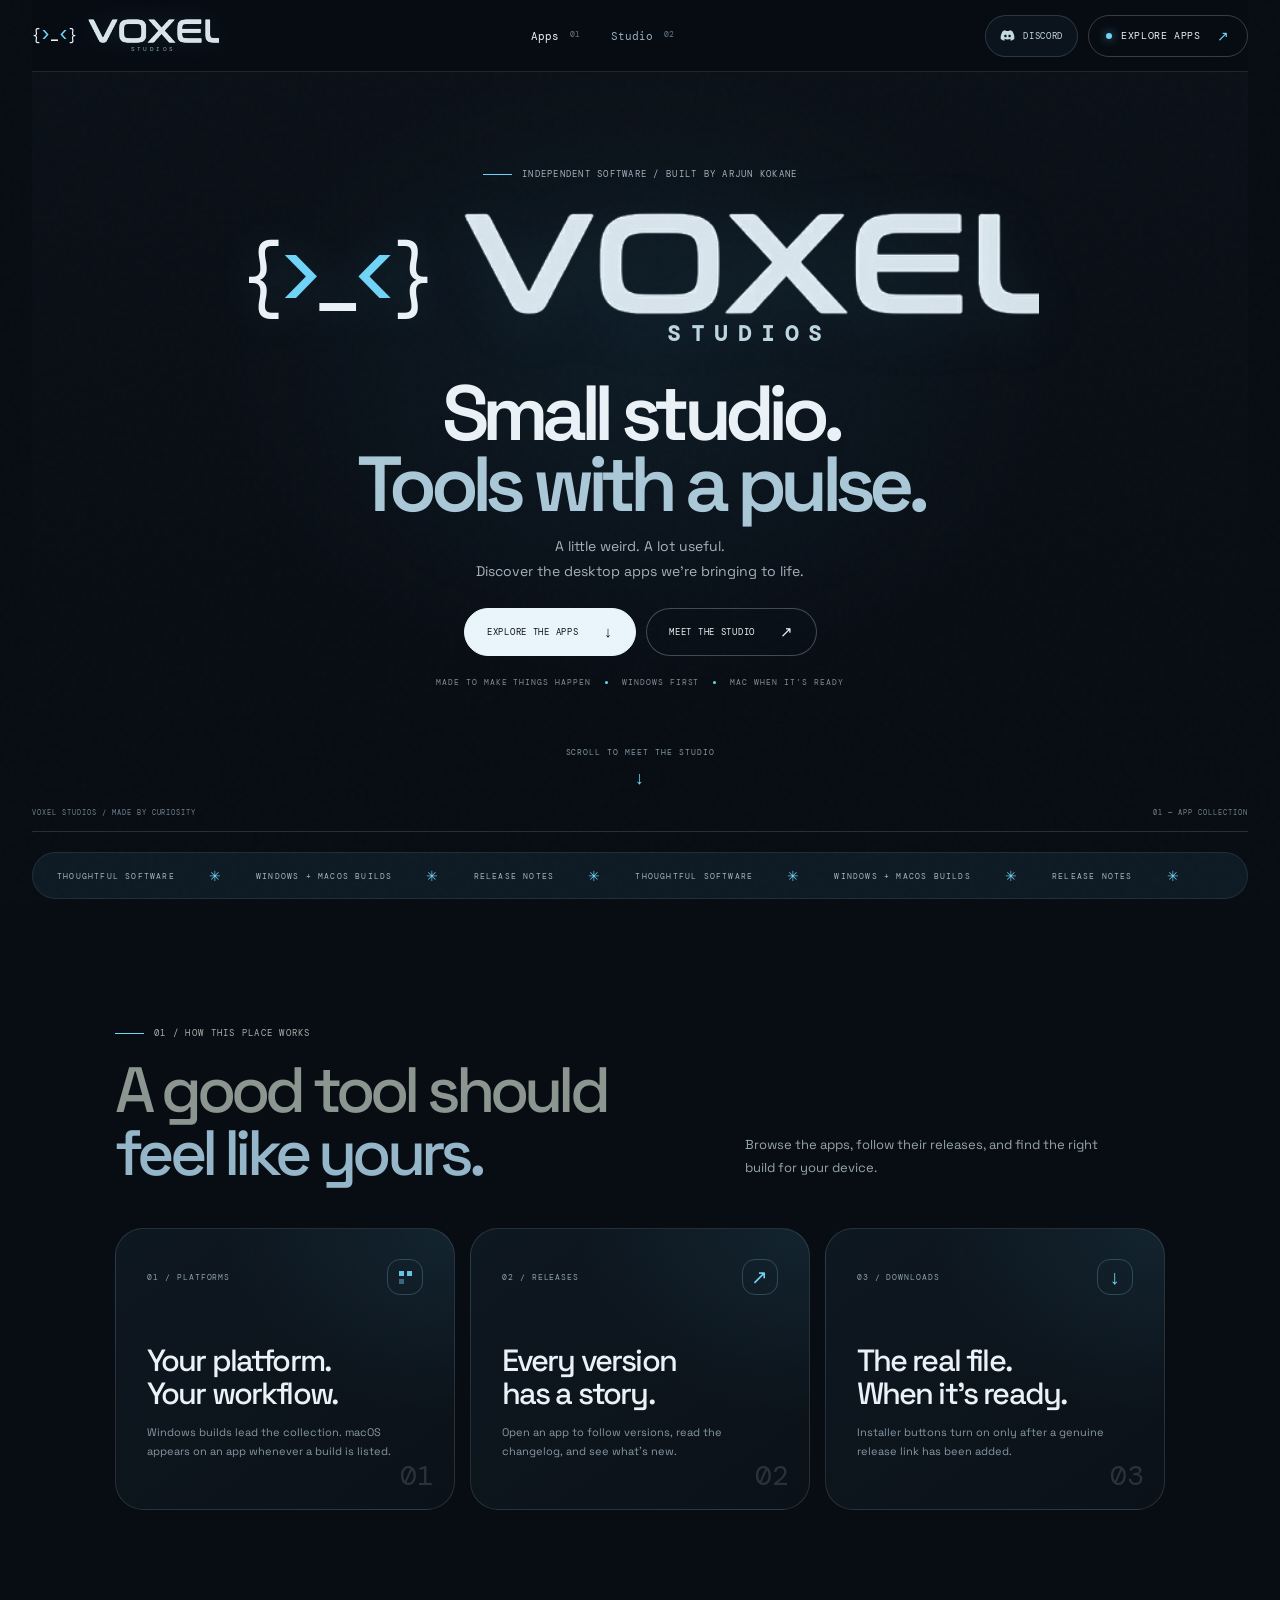
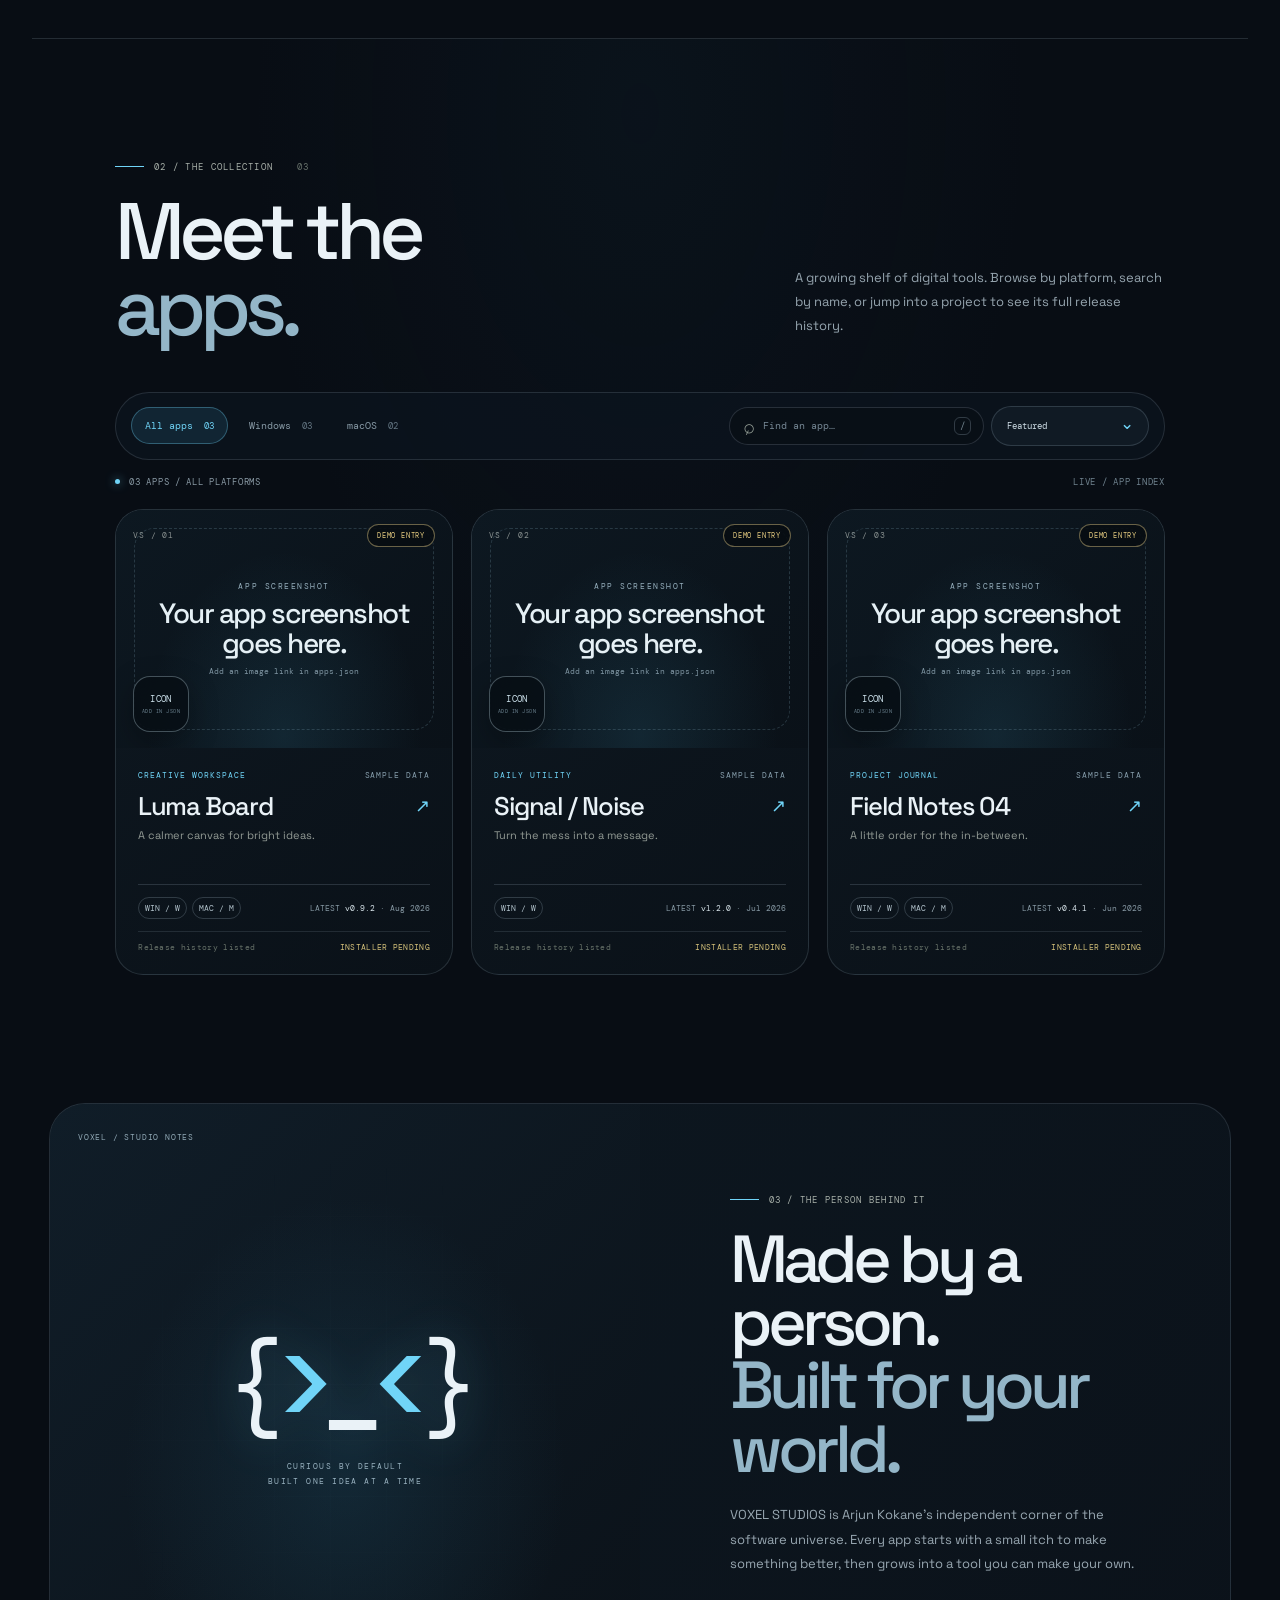
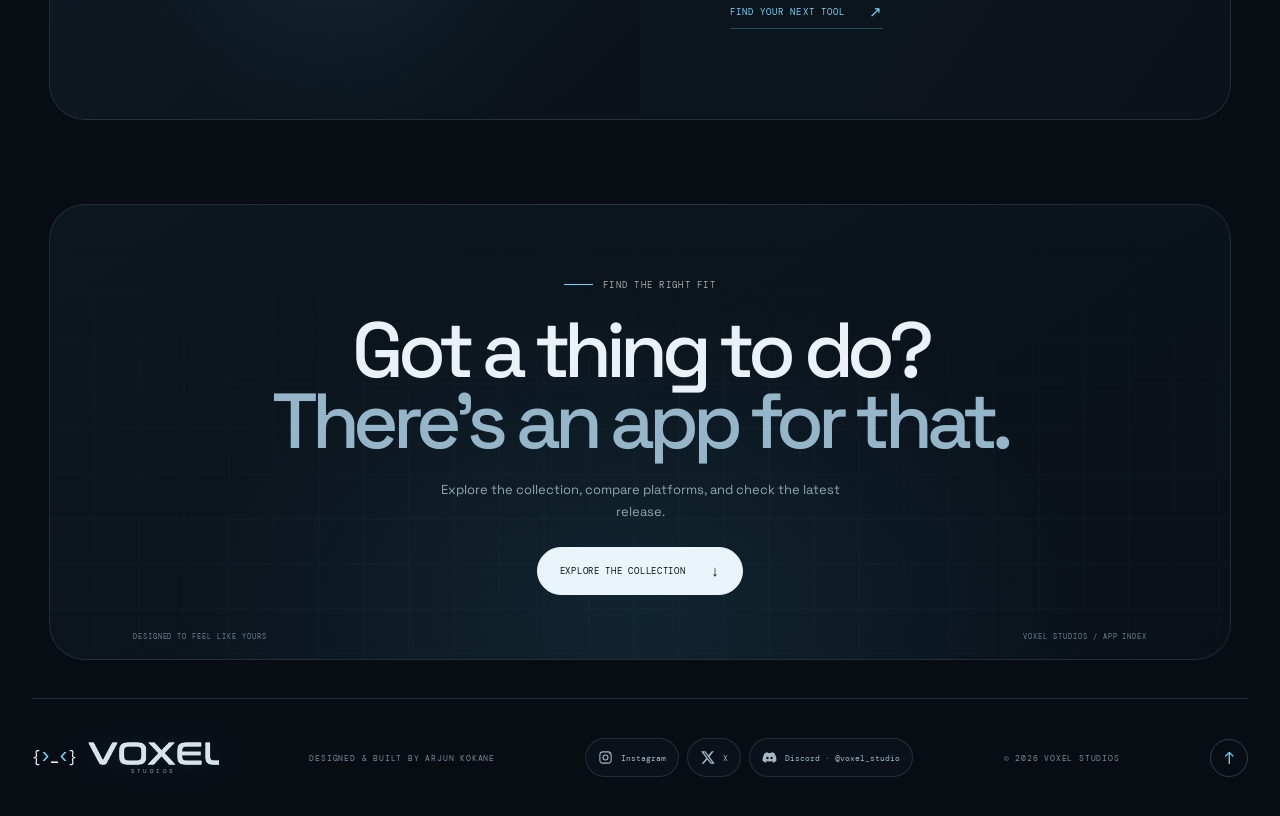
==== commit 0b8c6c70: "Add files via upload" ====
--- a/index.html
+++ b/index.html
@@ -3,8 +3,9 @@
 <head>
   <meta charset="utf-8">
   <meta name="viewport" content="width=device-width, initial-scale=1">
-  <meta name="theme-color" content="#080d14">
-  <meta name="description" content="Explore desktop apps, releases, and installer availability from VOXEL STUDIOS.">
+  <meta name="theme-color" content="#080d14">
+  <meta name="description" content="Explore desktop apps, releases, and installer availability from VOXEL STUDIOS.">
+  <link rel="icon" type="image/svg+xml" href="assets/voxel-favicon.svg">
   <title>VOXEL STUDIOS — Tools for what’s next</title>
   <link rel="preconnect" href="https://fonts.googleapis.com">
   <link rel="preconnect" href="https://fonts.gstatic.com" crossorigin>
@@ -15,7 +16,7 @@
 <body>
   <div class="site-shell" id="top">
     <header class="topbar">
-      <a class="brand" href="index.html" aria-label="VOXEL STUDIOS home"><span class="brand-lockup"><span class="brand-face" aria-hidden="true"><span>{</span><b>&gt;</b><i>_</i><b>&lt;</b><span>}</span></span><span class="brand-word"><img class="brand-image" src="assets/voxel-wordmark.png" alt="VOXEL"><span class="brand-studio">STUDIOS</span></span></span></a>
+      <a class="brand" href="index.html" aria-label="VOXEL STUDIOS home"><span class="brand-lockup"><span class="brand-face" aria-hidden="true"><span>{</span><b>&gt;</b><i>_</i><b>&lt;</b><span>}</span></span><span class="brand-word"><img class="brand-image" src="assets/voxel-wordmark.png" data-studio-logo data-default-src="assets/voxel-wordmark.png" alt="VOXEL"><span class="brand-studio">STUDIOS</span></span></span></a>
       <nav class="main-nav" aria-label="Main navigation">
         <a class="nav-link is-active" href="#catalog">Apps <span class="nav-index">01</span></a>
         <a class="nav-link" href="#about">Studio <span class="nav-index">02</span></a>
@@ -28,7 +29,7 @@
         <div class="hero-glow" aria-hidden="true"></div>
         <div class="hero-content">
           <div class="eyebrow hero-eyebrow"><span class="eyebrow-line"></span> Independent software / Built by Arjun Kokane</div>
-          <div class="hero-lockup" aria-label="VOXEL STUDIOS"><span class="hero-face" role="img" aria-label="Animated VOXEL face"><span>{</span><b>&gt;</b><i>_</i><b>&lt;</b><span>}</span></span><span class="hero-word-wrap"><img class="hero-wordmark" src="assets/voxel-wordmark.png" alt="VOXEL"><span class="hero-studio-label">STUDIOS</span></span></div>
+          <div class="hero-lockup" aria-label="VOXEL STUDIOS"><span class="hero-face" role="img" aria-label="Animated VOXEL face"><span>{</span><b>&gt;</b><i>_</i><b>&lt;</b><span>}</span></span><span class="hero-word-wrap"><img class="hero-wordmark" src="assets/voxel-wordmark.png" data-studio-logo data-default-src="assets/voxel-wordmark.png" alt="VOXEL"><span class="hero-studio-label">STUDIOS</span></span></div>
           <h1 id="hero-title">Small studio.<br><span>Tools with a pulse.</span></h1>
           <p class="hero-description">A little weird. A lot useful.<br>Discover the desktop apps we’re bringing to life.</p>
           <div class="hero-actions"><a class="button button-primary" href="#catalog">Explore the apps <span>↓</span></a><a class="button button-quiet" href="#about">Meet the studio <span>↗</span></a></div>
@@ -82,7 +83,7 @@
     </main>
 
     <footer class="footer">
-      <a class="brand footer-brand" href="index.html" aria-label="VOXEL STUDIOS home"><span class="brand-lockup"><span class="brand-face" aria-hidden="true"><span>{</span><b>&gt;</b><i>_</i><b>&lt;</b><span>}</span></span><span class="brand-word"><img class="brand-image" src="assets/voxel-wordmark.png" alt="VOXEL"><span class="brand-studio">STUDIOS</span></span></span></a>
+      <a class="brand footer-brand" href="index.html" aria-label="VOXEL STUDIOS home"><span class="brand-lockup"><span class="brand-face" aria-hidden="true"><span>{</span><b>&gt;</b><i>_</i><b>&lt;</b><span>}</span></span><span class="brand-word"><img class="brand-image" src="assets/voxel-wordmark.png" data-studio-logo data-default-src="assets/voxel-wordmark.png" alt="VOXEL"><span class="brand-studio">STUDIOS</span></span></span></a>
       <span class="footer-credit">DESIGNED & BUILT BY ARJUN KOKANE</span><nav class="footer-socials" aria-label="VOXEL STUDIOS social links"><a data-social="instagram" href="https://www.instagram.com/voxel_studio/" target="_blank" rel="noopener noreferrer" aria-label="Instagram @voxel_studio"><svg viewBox="0 0 24 24" aria-hidden="true"><rect x="3" y="3" width="18" height="18" rx="5"/><circle cx="12" cy="12" r="4"/><circle cx="18" cy="6" r=".8" class="icon-fill"/></svg><span>Instagram</span></a><a data-social="x" href="https://x.com/voxel_studio" target="_blank" rel="noopener noreferrer" aria-label="X @voxel_studio"><svg viewBox="0 0 24 24" aria-hidden="true"><path d="M18.9 2h3.3l-7.2 8.3L23.5 22h-6.6l-5.2-6.9L5.7 22H2.4l7.7-8.9L1.8 2h6.8l4.7 6.3Zm-1.2 18h1.8L7.7 3.9H5.8Z" class="icon-fill"/></svg><span>X</span></a><button type="button" data-copy-discord aria-label="Copy Discord handle voxel_studio"><svg viewBox="0 0 24 24" aria-hidden="true"><path class="icon-fill" d="M19.7 5.1A18.2 18.2 0 0 0 15.2 3.7l-.6 1.2a16.8 16.8 0 0 0-5.2 0l-.6-1.2a18.2 18.2 0 0 0-4.5 1.4C1.5 9.3.7 13.4 1.1 17.5a18.4 18.4 0 0 0 5.5 2.8l1.2-2a11.7 11.7 0 0 1-1.9-.9l.5-.4a13.2 13.2 0 0 0 11.2 0l.5.4c-.6.4-1.2.7-1.9.9l1.2 2a18.4 18.4 0 0 0 5.5-2.8c.5-4.8-.8-8.8-3.2-12.4ZM8.7 14.9a2 2 0 1 1 0-4 2 2 0 0 1 0 4Zm6.6 0a2 2 0 1 1 0-4 2 2 0 0 1 0 4Z"/></svg><span>Discord · @voxel_studio</span></button></nav><span class="footer-copy">© <span data-year></span> VOXEL STUDIOS</span><a class="back-top" href="#top" aria-label="Back to top">↑</a>
     </footer>
   </div>
